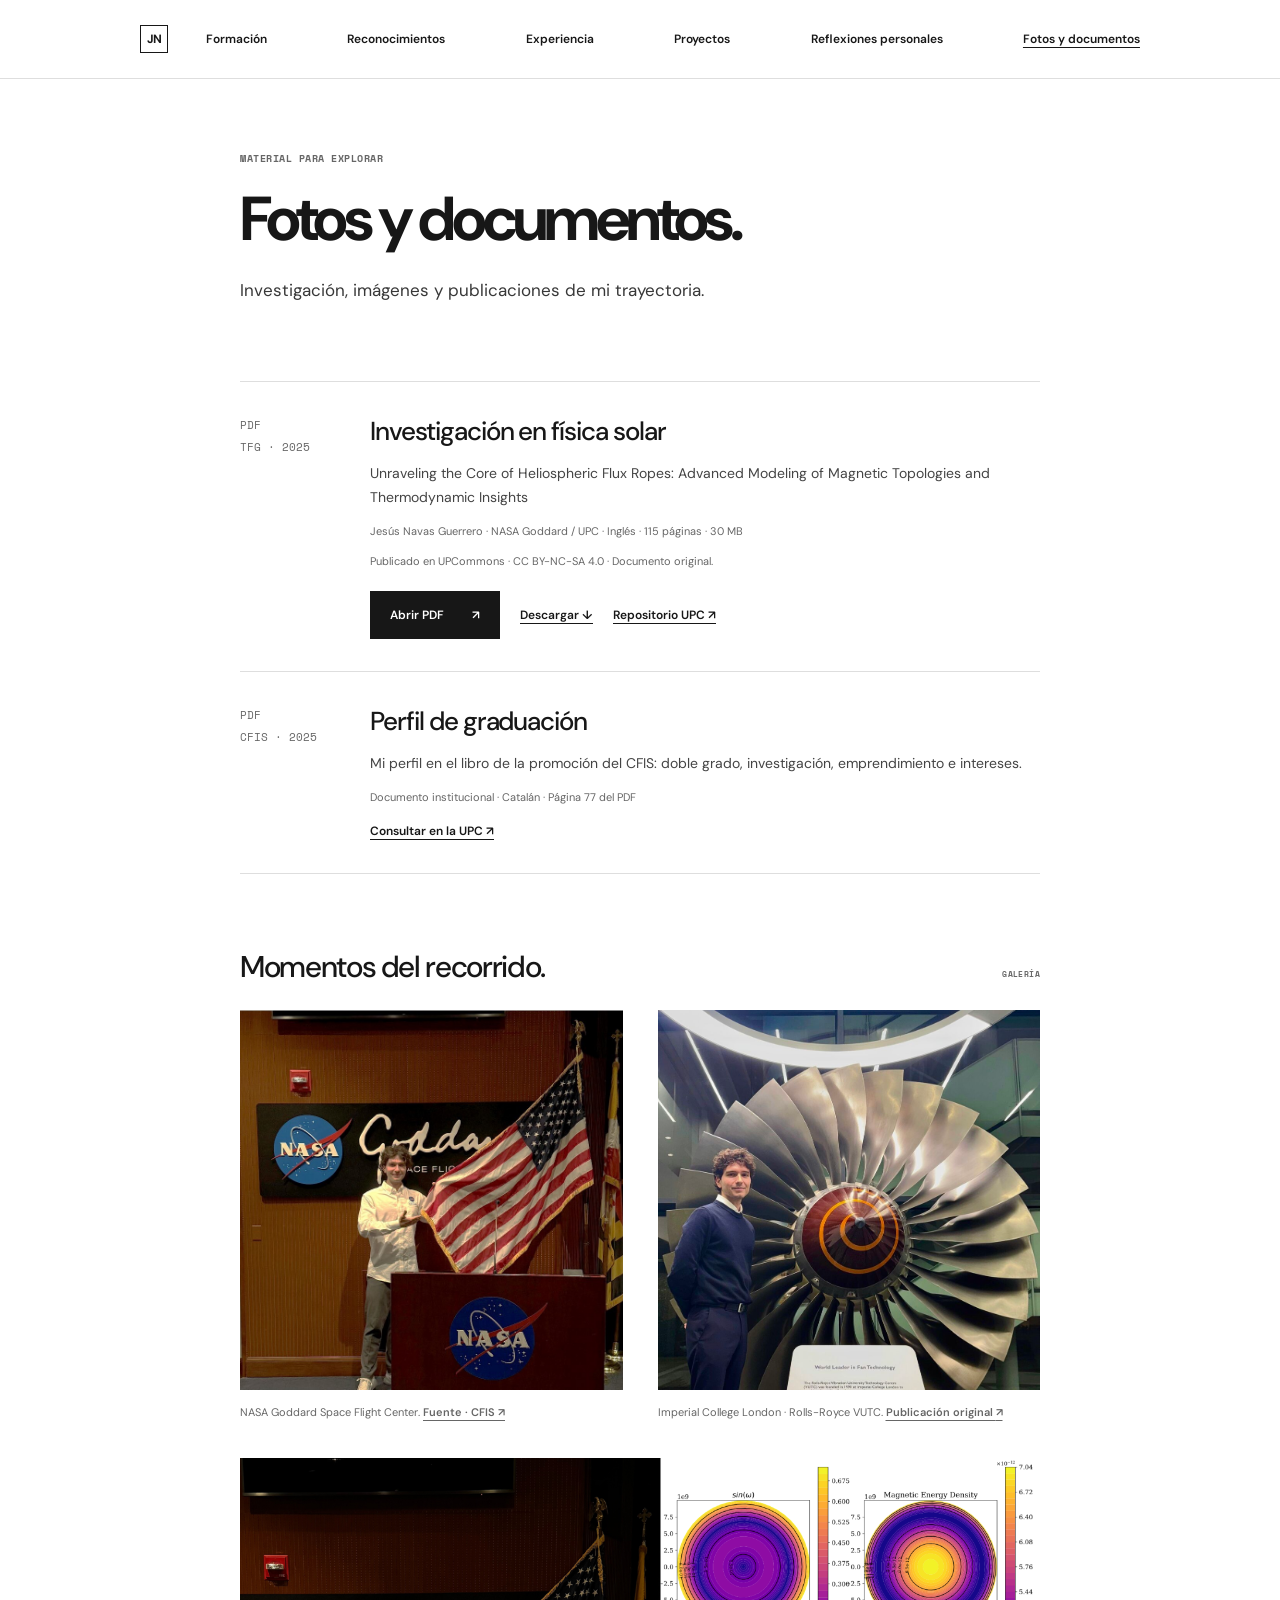
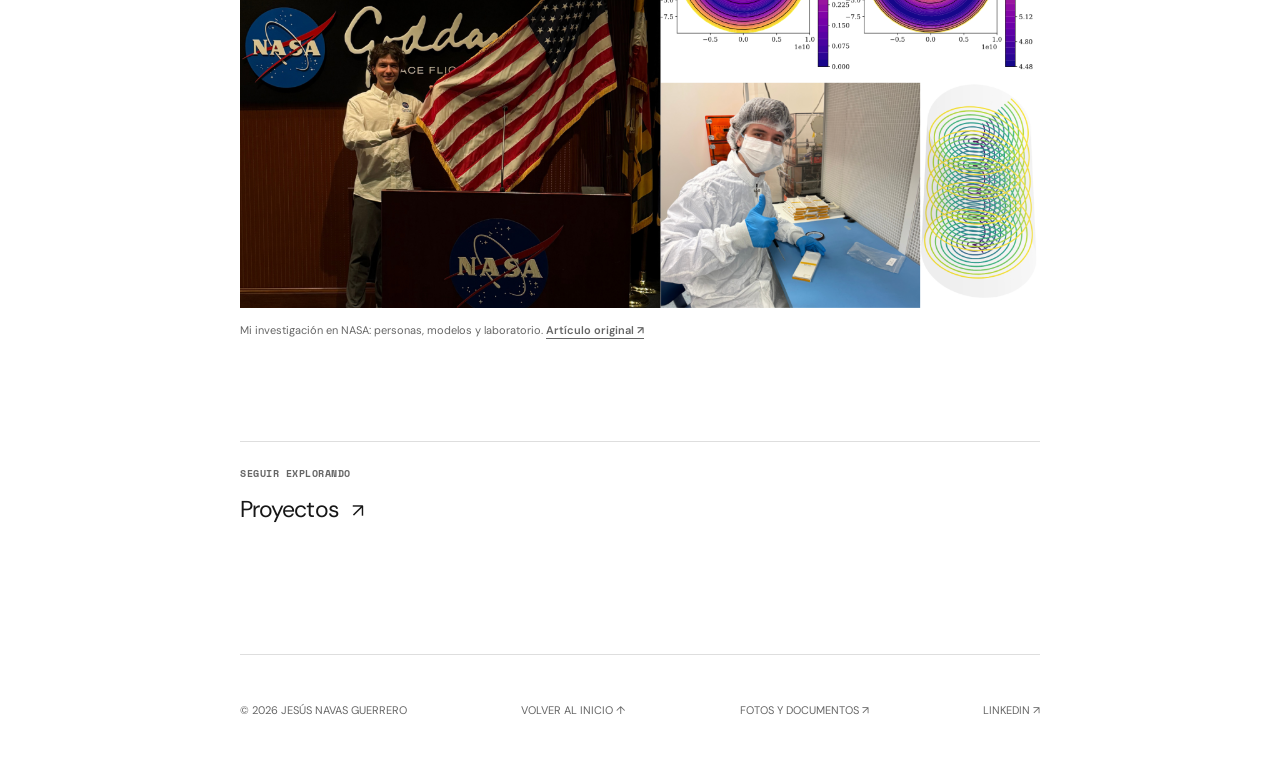
==== docs/archivo/index.html @ e1fe3e8e "Update portfolio and remove about section" ====
<!doctype html>
<html lang="es">
  <head>
    <meta charset="UTF-8" />
    <meta name="viewport" content="width=device-width, initial-scale=1" />
    <meta name="theme-color" content="#ffffff" />
    <meta name="description" content="Fotografías, documentos y publicaciones de Jesús Navas Guerrero: NASA Goddard, Imperial College London y UPC." />
    <title>Fotos y documentos · Jesús Navas Guerrero</title>
    <link rel="icon" href="../favicon.svg" type="image/svg+xml" />
    <link rel="preconnect" href="https://fonts.googleapis.com" />
    <link rel="preconnect" href="https://fonts.gstatic.com" crossorigin />
    <link href="https://fonts.googleapis.com/css2?family=DM+Sans:wght@400;500;600;700&family=Space+Mono:wght@400;700&display=swap" rel="stylesheet" />
    <link rel="stylesheet" href="../portfolio.css?v=9" />
  </head>
  <body>
    <a class="skip-link" href="#contenido">Saltar al contenido</a>
    <header class="site-header"><div class="header-inner">
      <a class="brand" href="../" aria-label="Jesús Navas Guerrero, inicio">JN</a>
      <nav class="category-nav" aria-label="Categorías"><a href="../formacion/">Formación</a><a href="../reconocimientos/">Reconocimientos</a><a href="../experiencia/">Experiencia</a><a href="../proyectos/">Proyectos</a><a href="../reflexiones/">Reflexiones personales</a><a href="../archivo/" aria-current="page">Fotos y documentos</a></nav>
    </div></header>

    <main id="contenido" class="page-main">
<section class="page-intro"><p class="eyebrow">MATERIAL PARA EXPLORAR</p><h1 class="page-title">Fotos y documentos.</h1><p class="page-deck">Investigación, imágenes y publicaciones de mi trayectoria.</p></section><section class="document-list" aria-label="Documentos">
<article class="document-card"><span class="document-type">PDF<br />TFG · 2025</span><div><h2>Investigación en física solar</h2><p lang="en">Unraveling the Core of Heliospheric Flux Ropes: Advanced Modeling of Magnetic Topologies and Thermodynamic Insights</p><p class="document-meta">Jesús Navas Guerrero · NASA Goddard / UPC · Inglés · 115 páginas · 30 MB</p><p class="document-meta">Publicado en UPCommons · CC BY-NC-SA 4.0 · Documento original.</p><div class="action-row"><a class="button-link" href="../assets/documents/jesus-navas-tfg-flux-ropes-2025.pdf" target="_blank" rel="noopener noreferrer">Abrir PDF <span aria-hidden="true">↗</span></a><a class="text-link" href="../assets/documents/jesus-navas-tfg-flux-ropes-2025.pdf" download="Jesus-Navas-TFG-2025.pdf">Descargar <span aria-hidden="true">↓</span></a><a class="text-link" href="https://upcommons.upc.edu/entities/publication/329f23d3-7b04-4371-875b-9effad529e1e" target="_blank" rel="noopener noreferrer">Repositorio UPC <span aria-hidden="true">↗</span></a></div></div></article>
<article class="document-card"><span class="document-type">PDF<br />CFIS · 2025</span><div><h2>Perfil de graduación</h2><p>Mi perfil en el libro de la promoción del CFIS: doble grado, investigación, emprendimiento e intereses.</p><p class="document-meta">Documento institucional · Catalán · Página 77 del PDF</p><a class="text-link" href="https://cfis.upc.edu/ca/el-centre/activitats-institucionals-de-relleu/acte-de-graduacio/2025/arxius-2025/llibretcfis2025.pdf#page=77" target="_blank" rel="noopener noreferrer">Consultar en la UPC <span aria-hidden="true">↗</span></a></div></article></section>
<section class="photo-archive" aria-labelledby="fotos-title"><div class="section-heading"><h2 id="fotos-title">Momentos del recorrido.</h2><span class="eyebrow">GALERÍA</span></div><div class="photo-grid">
<figure><a href="../assets/images/jesus-navas-goddard.jpg" target="_blank" rel="noopener noreferrer"><img src="../assets/images/jesus-navas-goddard.jpg" alt="Jesús en NASA Goddard Space Flight Center" width="866" height="822" loading="lazy" /></a><figcaption>NASA Goddard Space Flight Center. <a class="text-link" href="https://cfis.upc.edu/ca/el-centre/activitats-institucionals-de-relleu/acte-de-graduacio/2025/arxius-2025/llibretcfis2025.pdf#page=77" target="_blank" rel="noopener noreferrer">Fuente · CFIS <span aria-hidden="true">↗</span></a></figcaption></figure>
<figure><a href="../assets/images/imperial-rolls-royce.jpg" target="_blank" rel="noopener noreferrer"><img src="../assets/images/imperial-rolls-royce.jpg" alt="Jesús en Imperial College London junto a un ventilador de Rolls-Royce" width="987" height="1536" loading="lazy" /></a><figcaption>Imperial College London · Rolls-Royce VUTC. <a class="text-link" href="https://www.linkedin.com/posts/jnavasg16_imperialcollegelondon-lacaixa-rollsroyce-activity-7421462079758454784-Daez" target="_blank" rel="noopener noreferrer">Publicación original <span aria-hidden="true">↗</span></a></figcaption></figure>
<figure class="photo-wide"><a href="../assets/images/nasa-investigacion.jpg" target="_blank" rel="noopener noreferrer"><img src="../assets/images/nasa-investigacion.jpg" alt="Collage de fotografías y resultados de investigación en NASA" width="1280" height="720" loading="lazy" /></a><figcaption>Mi investigación en NASA: personas, modelos y laboratorio. <a class="text-link" href="https://www.linkedin.com/pulse/my-path-nasa-goddard-modeling-magnetic-structures-navas-guerrero-w1cxf" target="_blank" rel="noopener noreferrer">Artículo original <span aria-hidden="true">↗</span></a></figcaption></figure>
</div></section><div class="page-next"><span class="page-next-label">SEGUIR EXPLORANDO</span><a href="../proyectos/">Proyectos <span aria-hidden="true">↗</span></a></div>
</main>

    <footer class="site-footer"><div class="footer-inner"><span>© 2026 JESÚS NAVAS GUERRERO</span><a href="../">VOLVER AL INICIO ↑</a><a href="../archivo/">FOTOS Y DOCUMENTOS ↗</a><a href="https://www.linkedin.com/in/jnavasg16/" target="_blank" rel="noopener noreferrer">LINKEDIN ↗</a></div></footer>
  </body>
</html>
---- docs/portfolio.css ----
:root{--paper:#fff;--ink:#171717;--muted:#666;--line:#dedede;--sans:"DM Sans",Arial,sans-serif;--mono:"Space Mono",monospace}
*{box-sizing:border-box}
html{scroll-behavior:smooth}
body{margin:0;min-width:320px;background:var(--paper);color:var(--ink);font-family:var(--sans);-webkit-font-smoothing:antialiased}
a{color:inherit;text-decoration:none}
a:focus-visible{outline:2px solid var(--ink);outline-offset:5px}
.site-header{border-bottom:1px solid var(--line)}
.header-inner{width:min(100% - 48px,1000px);min-height:78px;margin:auto;display:flex;align-items:center;gap:38px}
.brand{width:28px;height:28px;flex:none;border:1px solid var(--ink);display:grid;place-items:center;font-size:12px;font-weight:700;letter-spacing:-.08em}
.category-nav{display:flex;flex:1;align-items:center;justify-content:space-between;gap:12px}
.category-nav a{padding:10px 0;white-space:nowrap;font-size:12px;font-weight:600}
.category-nav a:hover,.category-nav a[aria-current="page"]{text-decoration:underline;text-underline-offset:4px}
.home-hero{width:min(100% - 48px,800px);min-height:min(760px,calc(100svh - 78px));margin:auto;padding:36px 0 136px;display:flex;flex-direction:column}
.home-hero h1{max-width:720px;margin:0 0 38px;font-size:clamp(42px,6vw,68px);font-weight:700;line-height:1.03;letter-spacing:-.07em}
.home-intro{max-width:610px;margin:0;font-size:19px;line-height:1.55;letter-spacing:-.02em}
.hero-bottom{margin-top:auto;display:flex;align-items:end;justify-content:space-between;gap:20px;color:var(--muted);font:400 10px var(--mono)}
.hero-bottom a{color:var(--ink);text-decoration:underline;text-underline-offset:3px}
.hero-wave{height:95px;margin-top:-95px;pointer-events:none;overflow:hidden}
.hero-wave svg{display:block;width:max(1100px,100vw);height:95px;margin:auto;fill:none;stroke:#b8b8b8;stroke-width:.8}
.home-index{width:min(100% - 48px,800px);margin:110px auto 150px}
.section-label,.eyebrow,.item-meta,.quality-label,.page-next-label{color:var(--muted);font:700 10px/1.6 var(--mono);letter-spacing:.05em;text-transform:uppercase}
.section-label{margin:0 0 23px}
.index-row{min-height:72px;padding:16px 0;border-top:1px solid var(--line);display:grid;grid-template-columns:1fr auto;gap:16px;align-items:center}
.index-row:last-child{border-bottom:1px solid var(--line)}
.index-row span:first-child{font-size:clamp(20px,2.4vw,25px);font-weight:600;letter-spacing:-.04em}
.index-row span:last-child{color:var(--muted);font-size:20px;transition:transform .2s}
.index-row:hover span:last-child{transform:translate(3px,-3px)}
.page-main{width:min(100% - 48px,800px);min-height:calc(100svh - 190px);margin:auto;padding:72px 0 130px}
.page-intro{padding-bottom:77px}
.page-intro .eyebrow{margin:0 0 19px}
.page-title,.page-title.long,.page-title.long.recognition-title{margin:0;font-size:clamp(42px,6vw,62px);font-weight:700;line-height:1.08;letter-spacing:-.065em}
.page-title em{font-style:normal}
.page-deck{max-width:560px;margin:24px 0 0;color:#383838;font-size:17px;line-height:1.6}
.quality-grid{display:grid;grid-template-columns:repeat(3,1fr);gap:24px}
.quality{border-top:1px solid var(--line);padding-top:18px}
.quality p{margin:13px 0 0;font-size:14px;line-height:1.6}
.editorial-list{border-top:1px solid var(--line)}
.editorial-item{display:grid;grid-template-columns:160px 1fr;gap:28px;border-bottom:1px solid var(--line);padding:30px 0 34px}
.item-meta{line-height:1.6;padding-top:5px}
.item-content h2{margin:0 0 10px;font-size:clamp(21px,2.6vw,29px);font-weight:600;line-height:1.25;letter-spacing:-.045em}
.item-content .organization{margin:0 0 10px;font-size:14px;font-weight:600}
.item-content p:not(.organization){max-width:540px;margin:0;color:#4d4d4d;font-size:14px;line-height:1.7}
.page-note{max-width:550px;margin:20px 0 0 auto;color:var(--muted);font-size:13px;line-height:1.6}
.essay{border-top:1px solid var(--line);padding-top:33px}
.essay h2{max-width:690px;margin:16px 0 26px;font-size:clamp(25px,3vw,34px);font-weight:500;line-height:1.3;letter-spacing:-.045em}
.essay p:not(.eyebrow){max-width:660px;margin:0 0 18px;color:#444;font-size:15px;line-height:1.8}
.page-next{margin-top:100px;padding-top:24px;border-top:1px solid var(--line)}
.page-next-label{display:block;margin-bottom:12px}
.page-next a{font-size:23px;letter-spacing:-.04em}
.page-next a:hover{text-decoration:underline;text-underline-offset:5px}
.page-next a span{margin-left:8px;font-size:19px}
.site-footer{width:min(100% - 48px,800px);margin:auto;border-top:1px solid var(--line)}
.footer-inner{min-height:110px;display:flex;align-items:center;justify-content:space-between;flex-wrap:wrap;gap:14px;color:var(--muted);font-size:11px}
.footer-inner a:hover{color:var(--ink);text-decoration:underline;text-underline-offset:3px}
@media(max-width:760px){.header-inner{display:block;padding:20px 0 14px}.brand{margin-bottom:17px}.category-nav{display:grid;grid-template-columns:repeat(3,minmax(0,1fr));gap:0 12px}.category-nav a{white-space:normal;padding:9px 0;font-size:11px;line-height:1.3}.home-hero{min-height:min(720px,calc(100svh - 145px));padding-top:43px;padding-bottom:118px}.home-hero h1{margin-bottom:29px;font-size:clamp(41px,10.5vw,60px)}.home-intro{font-size:16px}.hero-wave{height:70px;margin-top:-70px}.hero-wave svg{height:70px}.home-index{margin-top:80px;margin-bottom:95px}.page-main{padding-top:55px;padding-bottom:85px}.page-intro{padding-bottom:60px}.page-deck{font-size:16px}.editorial-item{grid-template-columns:1fr;gap:12px;padding:25px 0 29px}.item-meta{padding-top:0}.quality-grid{grid-template-columns:1fr;gap:25px}.page-next{margin-top:75px}.footer-inner{padding:25px 0;min-height:0}}
@media(max-width:760px){.page-title.long.recognition-title{font-size:clamp(32px,10.2vw,62px)}}
@media(prefers-reduced-motion:reduce){html{scroll-behavior:auto}.index-row span:last-child{transition:none}}

/* Photographs, publications and document archive. */
img{max-width:100%;height:auto}
figure{margin:0}
.skip-link{position:absolute;top:10px;left:20px;z-index:10;padding:12px 18px;background:var(--ink);color:white;transform:translateY(-160%)}
.skip-link:focus{transform:translateY(0)}
.home-hero{width:min(100% - 48px,1000px);min-height:0;padding:76px 0 32px}
.hero-layout{display:grid;grid-template-columns:1.35fr 1fr;gap:64px;align-items:center}
.hero-copy .eyebrow{margin:0 0 25px;font-size:9px}
.home-hero h1{font-size:clamp(42px,5.6vw,66px);margin-bottom:24px}
.home-intro{font-size:19px;max-width:490px}
.hero-detail{max-width:430px;color:var(--muted);font-size:14px;line-height:1.75;margin:20px 0 0}
.hero-actions,.action-row{display:flex;gap:20px;align-items:center;flex-wrap:wrap;margin-top:26px}
.button-link{display:inline-flex;align-items:center;justify-content:space-between;gap:28px;padding:14px 19px;border:1px solid var(--ink);background:var(--ink);color:#fff;font-size:12px;font-weight:600;line-height:1.5}
.button-link:hover{background:#3c3c3c}
.text-link{display:inline-block;font-size:12px;font-weight:600;line-height:1.7;text-decoration:underline;text-underline-offset:4px}
.text-link:hover{color:#555}
.hero-portrait img{display:block;width:100%;aspect-ratio:1/1.12;object-fit:cover;object-position:45% center}
.hero-portrait figcaption{margin-top:12px;font:400 8px/1.7 var(--mono);color:var(--muted);letter-spacing:.04em}
.hero-bottom{margin-top:52px;border-bottom:1px solid var(--line);padding-bottom:24px}
.home-highlights,.home-document{width:min(100% - 48px,800px);margin:80px auto}
.section-heading{display:flex;align-items:baseline;justify-content:space-between;gap:20px;margin-bottom:25px}
.section-heading h2{margin:0;font-size:30px;line-height:1.2;letter-spacing:-.045em;font-weight:500}
.section-heading .eyebrow{font-size:8px}
.feature-grid{display:grid;grid-template-columns:1fr 1fr;gap:32px}
.feature-card{display:block}
.feature-card>img{display:block;width:100%;height:240px;object-fit:cover;margin-bottom:22px}
.feature-card>img.imperial-photo{object-position:center 52%}
.feature-card h3{font-size:23px;line-height:1.25;font-weight:500;letter-spacing:-.04em;margin:12px 0}
.feature-card h3 span{font-size:19px}
.feature-card p{font-size:14px;line-height:1.7;color:var(--muted);margin:0}
.feature-card:hover h3{text-decoration:underline;text-underline-offset:4px}
.home-index{margin-top:85px;margin-bottom:75px}
.home-document{border-top:1px solid var(--line);padding-top:30px;margin-bottom:90px;display:flex;gap:30px;align-items:center}
.home-document>div{flex:1}
.home-document h2{font-size:26px;font-weight:500;letter-spacing:-.04em;margin:12px 0}
.home-document p:not(.eyebrow){color:var(--muted);font-size:14px;line-height:1.7;margin:0}
.home-document .button-link{flex-shrink:0}
.personal-note{border-top:1px solid var(--line);margin-top:65px;padding-top:25px}
.personal-note h2{font-size:25px;font-weight:500;letter-spacing:-.04em}
.personal-note p:not(.eyebrow){max-width:570px;font-size:15px;color:#444;line-height:1.8}
.item-content .text-link{margin-top:15px}
.item-content p.item-detail{margin-top:14px}
.editorial-photo{margin-top:55px}
.editorial-photo>img{display:block;max-height:650px;width:100%;object-fit:contain;background:#f5f5f3}
figcaption{margin-top:13px;color:var(--muted);font-size:11px;line-height:1.8}
figcaption .text-link{font-size:11px}
.research-feature{margin-bottom:55px}
.research-feature h2{font-size:35px;font-weight:500;letter-spacing:-.05em;margin:12px 0 24px}
.wide-image{width:100%;display:block;height:auto;margin-bottom:26px}
.research-feature>p:not(.eyebrow){font-size:15px;line-height:1.8;color:#444;max-width:680px}
.research-feature>p.research-title{font-style:italic;font-size:14px;color:var(--muted)}
.subsequent-essay{margin-top:45px}
.document-list{border-top:1px solid var(--line)}
.document-card{display:grid;grid-template-columns:100px 1fr;gap:30px;padding:32px 0;border-bottom:1px solid var(--line)}
.document-type{font:400 11px/2 var(--mono);color:var(--muted)}
.document-card h2{font-size:26px;letter-spacing:-.04em;font-weight:500;margin:0 0 14px}
.document-card p{font-size:14px;line-height:1.7;color:#444;margin:0 0 12px}
.document-card p.document-meta{color:var(--muted);font-size:11px}
.document-card .action-row{margin-top:20px}
.photo-archive{margin-top:75px}
.photo-grid{display:grid;grid-template-columns:1fr 1fr;gap:35px}
.photo-grid img{width:100%;height:380px;object-fit:cover;display:block}
.photo-grid .photo-wide{grid-column:1/-1}
.photo-grid .photo-wide img{height:auto}
[id]{scroll-margin-top:30px}
@media(max-width:900px){.hero-layout{gap:35px}.header-inner{gap:25px}.category-nav a{font-size:11px}}
@media(max-width:760px){
 .category-nav{grid-template-columns:repeat(3,minmax(0,1fr))}
 .home-hero{padding-top:40px;padding-bottom:0}
 .hero-layout{grid-template-columns:1fr;gap:32px}
 .hero-copy .eyebrow{font-size:8px;line-height:1.8}
 .home-hero h1{font-size:clamp(43px,11vw,66px)}
 .home-intro{font-size:17px}
 .hero-portrait{max-width:450px}
 .hero-portrait img{aspect-ratio:1.1/1}
 .hero-bottom{margin-top:30px}
 .home-highlights,.home-document{margin-top:55px;margin-bottom:55px}
 .section-heading{display:block}
 .section-heading .eyebrow{display:block;margin-top:12px}
 .feature-grid{grid-template-columns:1fr;gap:38px}
 .feature-card>img{height:auto;aspect-ratio:16/10}
 .feature-card>img.imperial-photo{aspect-ratio:4/3;object-position:center 48%}
 .home-document{display:block}
 .home-document .button-link{margin-top:25px}
 .document-card{grid-template-columns:1fr;gap:15px}
 .document-type br{display:none}
 .document-type{word-spacing:6px}
 .photo-grid{grid-template-columns:1fr}
 .photo-grid img{height:auto;max-height:580px;object-fit:contain}
 .photo-grid .photo-wide{grid-column:auto}
 .page-title{overflow-wrap:anywhere}
}
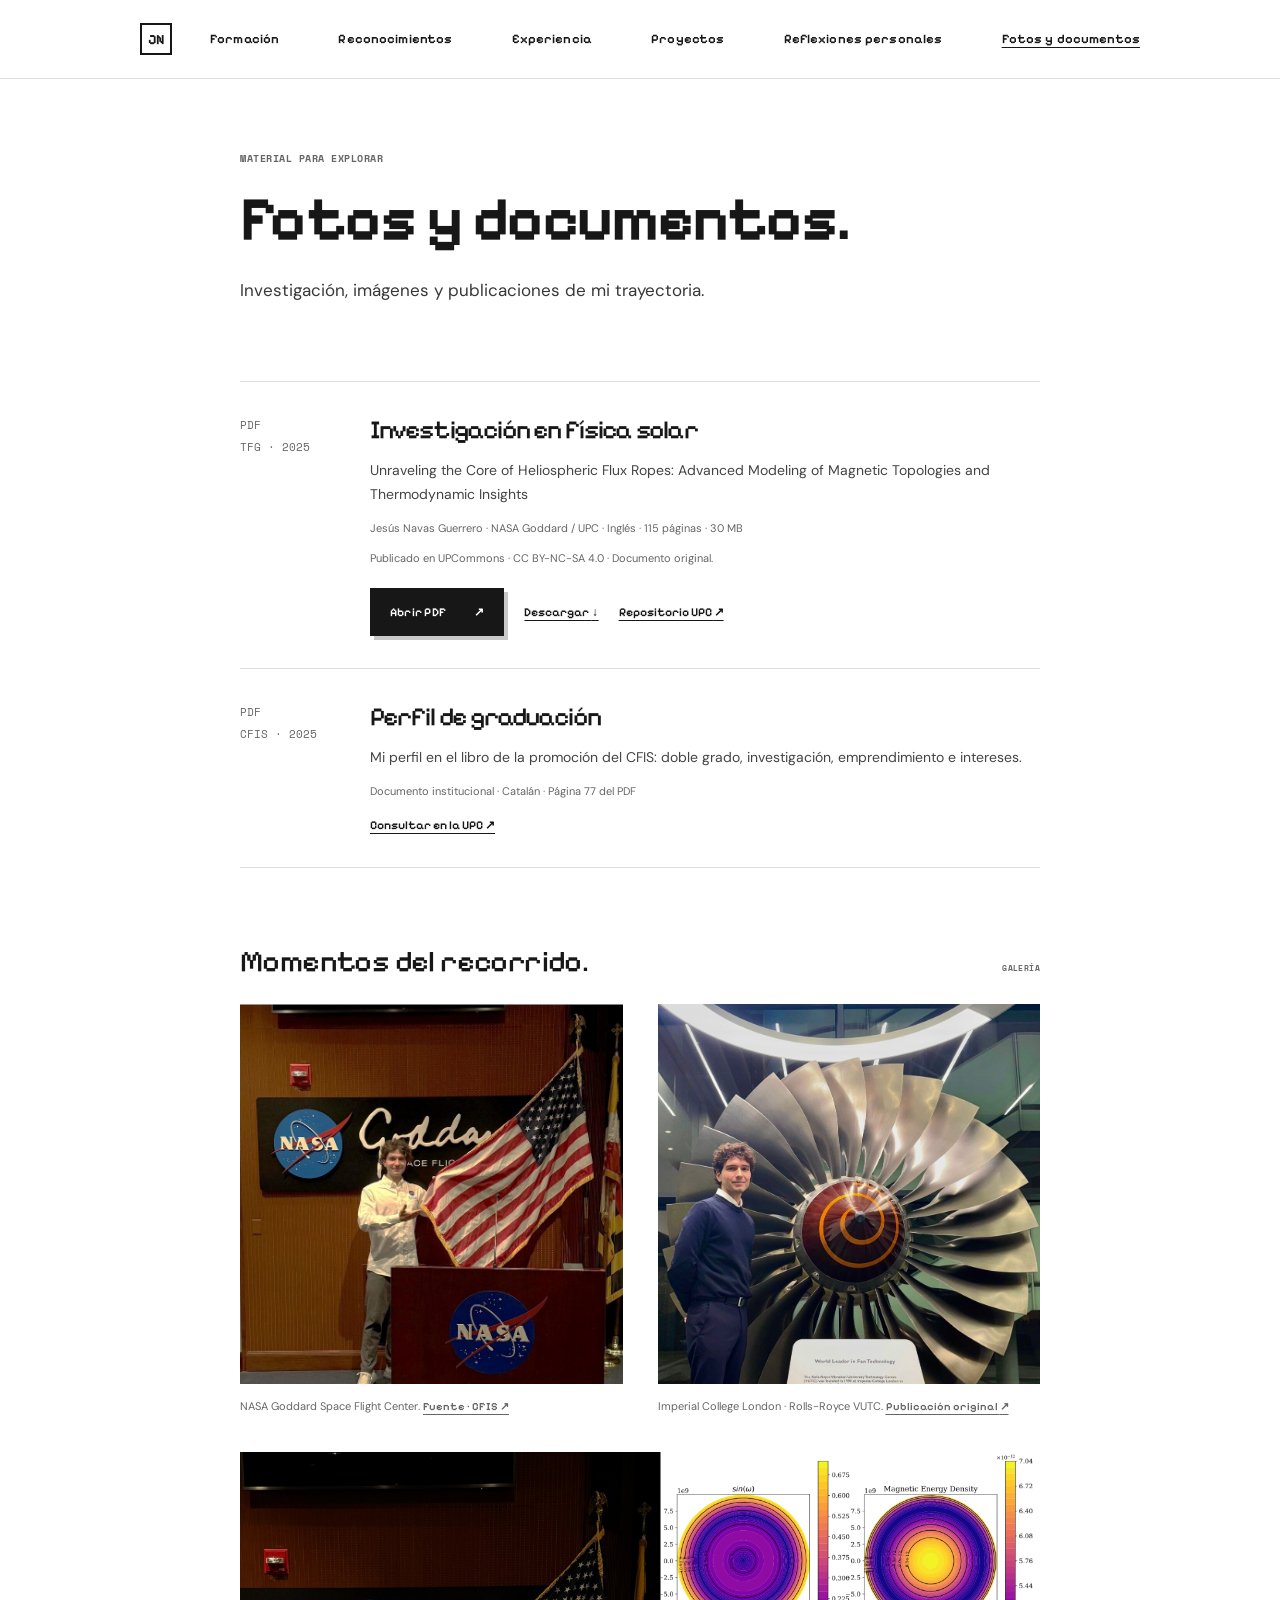
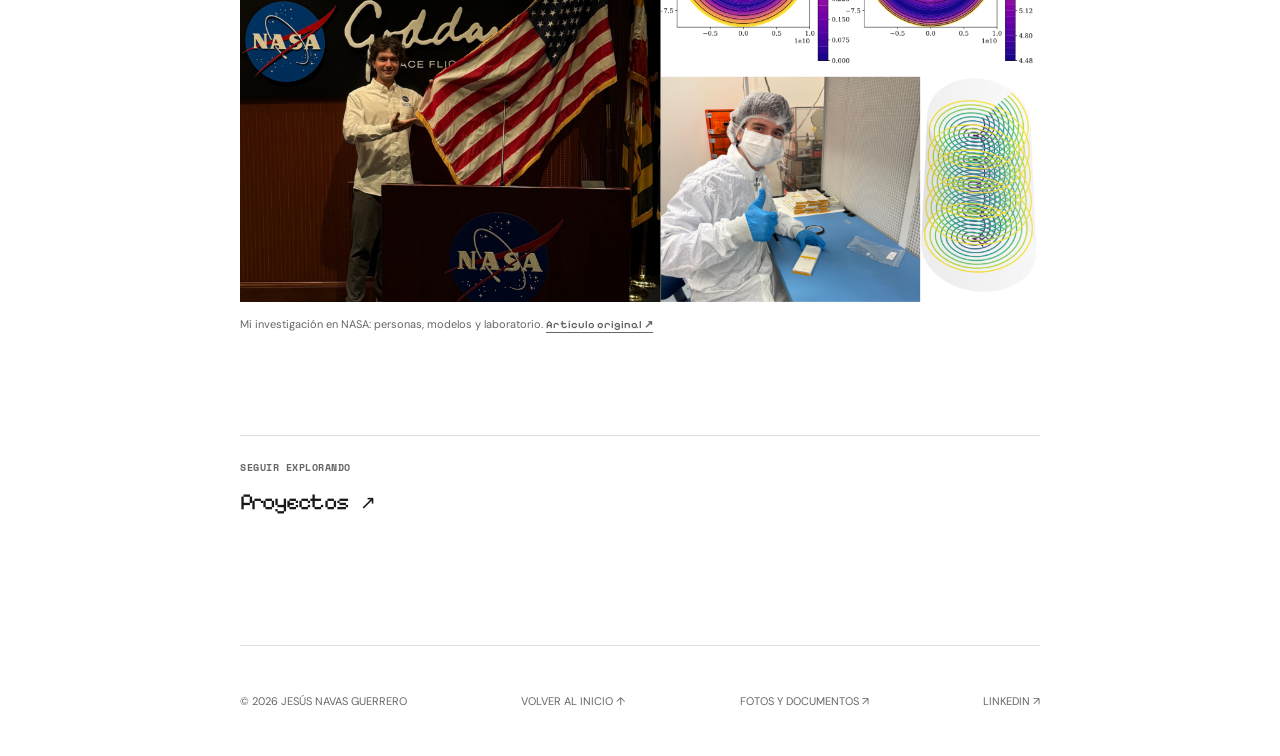
==== commit 5ba64aa6: "Add subtle pixel arcade styling" ====
--- a/docs/archivo/index.html
+++ b/docs/archivo/index.html
@@ -9,8 +9,8 @@
     <link rel="icon" href="../favicon.svg" type="image/svg+xml" />
     <link rel="preconnect" href="https://fonts.googleapis.com" />
     <link rel="preconnect" href="https://fonts.gstatic.com" crossorigin />
-    <link href="https://fonts.googleapis.com/css2?family=DM+Sans:wght@400;500;600;700&family=Space+Mono:wght@400;700&display=swap" rel="stylesheet" />
-    <link rel="stylesheet" href="../portfolio.css?v=9" />
+    <link href="https://fonts.googleapis.com/css2?family=DM+Sans:wght@400;500;600;700&family=Pixelify+Sans:wght@400;500;600;700&family=Space+Mono:wght@400;700&display=swap" rel="stylesheet" />
+    <link rel="stylesheet" href="../portfolio.css?v=11" />
   </head>
   <body>
     <a class="skip-link" href="#contenido">Saltar al contenido</a>
--- a/docs/portfolio.css
+++ b/docs/portfolio.css
@@ -1,34 +1,28 @@
-:root{--paper:#fff;--ink:#171717;--muted:#666;--line:#dedede;--sans:"DM Sans",Arial,sans-serif;--mono:"Space Mono",monospace}
+:root{--paper:#fff;--ink:#171717;--muted:#666;--line:#dedede;--sans:"DM Sans",Arial,sans-serif;--pixel:"Pixelify Sans",monospace;--mono:"Space Mono",monospace}
 *{box-sizing:border-box}
 html{scroll-behavior:smooth}
 body{margin:0;min-width:320px;background:var(--paper);color:var(--ink);font-family:var(--sans);-webkit-font-smoothing:antialiased}
 a{color:inherit;text-decoration:none}
+h1,h2,h3,.brand,.category-nav a,.button-link,.text-link,.page-next a{font-family:var(--pixel)}
 a:focus-visible{outline:2px solid var(--ink);outline-offset:5px}
 .site-header{border-bottom:1px solid var(--line)}
 .header-inner{width:min(100% - 48px,1000px);min-height:78px;margin:auto;display:flex;align-items:center;gap:38px}
-.brand{width:28px;height:28px;flex:none;border:1px solid var(--ink);display:grid;place-items:center;font-size:12px;font-weight:700;letter-spacing:-.08em}
+.brand{width:32px;height:32px;flex:none;border:2px solid var(--ink);display:grid;place-items:center;font-size:14px;font-weight:700;letter-spacing:0}
 .category-nav{display:flex;flex:1;align-items:center;justify-content:space-between;gap:12px}
-.category-nav a{padding:10px 0;white-space:nowrap;font-size:12px;font-weight:600}
+.category-nav a{padding:10px 0;white-space:nowrap;font-size:13px;font-weight:600;letter-spacing:.01em}
 .category-nav a:hover,.category-nav a[aria-current="page"]{text-decoration:underline;text-underline-offset:4px}
 .home-hero{width:min(100% - 48px,800px);min-height:min(760px,calc(100svh - 78px));margin:auto;padding:36px 0 136px;display:flex;flex-direction:column}
-.home-hero h1{max-width:720px;margin:0 0 38px;font-size:clamp(42px,6vw,68px);font-weight:700;line-height:1.03;letter-spacing:-.07em}
+.home-hero h1{max-width:720px;margin:0 0 38px;font-size:clamp(42px,6vw,68px);font-weight:700;line-height:1.03;letter-spacing:-.025em}
 .home-intro{max-width:610px;margin:0;font-size:19px;line-height:1.55;letter-spacing:-.02em}
 .hero-bottom{margin-top:auto;display:flex;align-items:end;justify-content:space-between;gap:20px;color:var(--muted);font:400 10px var(--mono)}
 .hero-bottom a{color:var(--ink);text-decoration:underline;text-underline-offset:3px}
 .hero-wave{height:95px;margin-top:-95px;pointer-events:none;overflow:hidden}
 .hero-wave svg{display:block;width:max(1100px,100vw);height:95px;margin:auto;fill:none;stroke:#b8b8b8;stroke-width:.8}
-.home-index{width:min(100% - 48px,800px);margin:110px auto 150px}
-.section-label,.eyebrow,.item-meta,.quality-label,.page-next-label{color:var(--muted);font:700 10px/1.6 var(--mono);letter-spacing:.05em;text-transform:uppercase}
-.section-label{margin:0 0 23px}
-.index-row{min-height:72px;padding:16px 0;border-top:1px solid var(--line);display:grid;grid-template-columns:1fr auto;gap:16px;align-items:center}
-.index-row:last-child{border-bottom:1px solid var(--line)}
-.index-row span:first-child{font-size:clamp(20px,2.4vw,25px);font-weight:600;letter-spacing:-.04em}
-.index-row span:last-child{color:var(--muted);font-size:20px;transition:transform .2s}
-.index-row:hover span:last-child{transform:translate(3px,-3px)}
+.eyebrow,.item-meta,.quality-label,.page-next-label{color:var(--muted);font:700 10px/1.6 var(--mono);letter-spacing:.05em;text-transform:uppercase}
 .page-main{width:min(100% - 48px,800px);min-height:calc(100svh - 190px);margin:auto;padding:72px 0 130px}
 .page-intro{padding-bottom:77px}
 .page-intro .eyebrow{margin:0 0 19px}
-.page-title,.page-title.long,.page-title.long.recognition-title{margin:0;font-size:clamp(42px,6vw,62px);font-weight:700;line-height:1.08;letter-spacing:-.065em}
+.page-title,.page-title.long,.page-title.long.recognition-title{margin:0;font-size:clamp(42px,6vw,62px);font-weight:700;line-height:1.08;letter-spacing:-.025em}
 .page-title em{font-style:normal}
 .page-deck{max-width:560px;margin:24px 0 0;color:#383838;font-size:17px;line-height:1.6}
 .quality-grid{display:grid;grid-template-columns:repeat(3,1fr);gap:24px}
@@ -37,12 +31,12 @@
 .editorial-list{border-top:1px solid var(--line)}
 .editorial-item{display:grid;grid-template-columns:160px 1fr;gap:28px;border-bottom:1px solid var(--line);padding:30px 0 34px}
 .item-meta{line-height:1.6;padding-top:5px}
-.item-content h2{margin:0 0 10px;font-size:clamp(21px,2.6vw,29px);font-weight:600;line-height:1.25;letter-spacing:-.045em}
+.item-content h2{margin:0 0 10px;font-size:clamp(21px,2.6vw,29px);font-weight:600;line-height:1.25;letter-spacing:-.02em}
 .item-content .organization{margin:0 0 10px;font-size:14px;font-weight:600}
 .item-content p:not(.organization){max-width:540px;margin:0;color:#4d4d4d;font-size:14px;line-height:1.7}
 .page-note{max-width:550px;margin:20px 0 0 auto;color:var(--muted);font-size:13px;line-height:1.6}
 .essay{border-top:1px solid var(--line);padding-top:33px}
-.essay h2{max-width:690px;margin:16px 0 26px;font-size:clamp(25px,3vw,34px);font-weight:500;line-height:1.3;letter-spacing:-.045em}
+.essay h2{max-width:690px;margin:16px 0 26px;font-size:clamp(25px,3vw,34px);font-weight:500;line-height:1.3;letter-spacing:-.02em}
 .essay p:not(.eyebrow){max-width:660px;margin:0 0 18px;color:#444;font-size:15px;line-height:1.8}
 .page-next{margin-top:100px;padding-top:24px;border-top:1px solid var(--line)}
 .page-next-label{display:block;margin-bottom:12px}
@@ -52,9 +46,9 @@
 .site-footer{width:min(100% - 48px,800px);margin:auto;border-top:1px solid var(--line)}
 .footer-inner{min-height:110px;display:flex;align-items:center;justify-content:space-between;flex-wrap:wrap;gap:14px;color:var(--muted);font-size:11px}
 .footer-inner a:hover{color:var(--ink);text-decoration:underline;text-underline-offset:3px}
-@media(max-width:760px){.header-inner{display:block;padding:20px 0 14px}.brand{margin-bottom:17px}.category-nav{display:grid;grid-template-columns:repeat(3,minmax(0,1fr));gap:0 12px}.category-nav a{white-space:normal;padding:9px 0;font-size:11px;line-height:1.3}.home-hero{min-height:min(720px,calc(100svh - 145px));padding-top:43px;padding-bottom:118px}.home-hero h1{margin-bottom:29px;font-size:clamp(41px,10.5vw,60px)}.home-intro{font-size:16px}.hero-wave{height:70px;margin-top:-70px}.hero-wave svg{height:70px}.home-index{margin-top:80px;margin-bottom:95px}.page-main{padding-top:55px;padding-bottom:85px}.page-intro{padding-bottom:60px}.page-deck{font-size:16px}.editorial-item{grid-template-columns:1fr;gap:12px;padding:25px 0 29px}.item-meta{padding-top:0}.quality-grid{grid-template-columns:1fr;gap:25px}.page-next{margin-top:75px}.footer-inner{padding:25px 0;min-height:0}}
+@media(max-width:760px){.header-inner{display:block;padding:20px 0 14px}.brand{margin-bottom:17px}.category-nav{display:grid;grid-template-columns:repeat(3,minmax(0,1fr));gap:0 12px}.category-nav a{white-space:normal;padding:9px 0;font-size:12px;line-height:1.3}.home-hero{min-height:min(720px,calc(100svh - 145px));padding-top:43px;padding-bottom:118px}.home-hero h1{margin-bottom:29px;font-size:clamp(41px,10.5vw,60px)}.home-intro{font-size:16px}.hero-wave{height:70px;margin-top:-70px}.hero-wave svg{height:70px}.page-main{padding-top:55px;padding-bottom:85px}.page-intro{padding-bottom:60px}.page-deck{font-size:16px}.editorial-item{grid-template-columns:1fr;gap:12px;padding:25px 0 29px}.item-meta{padding-top:0}.quality-grid{grid-template-columns:1fr;gap:25px}.page-next{margin-top:75px}.footer-inner{padding:25px 0;min-height:0}}
 @media(max-width:760px){.page-title.long.recognition-title{font-size:clamp(32px,10.2vw,62px)}}
-@media(prefers-reduced-motion:reduce){html{scroll-behavior:auto}.index-row span:last-child{transition:none}}
+@media(prefers-reduced-motion:reduce){html{scroll-behavior:auto}.button-link{transition:none}}
 
 /* Photographs, publications and document archive. */
 img{max-width:100%;height:auto}
@@ -68,31 +62,26 @@
 .home-intro{font-size:19px;max-width:490px}
 .hero-detail{max-width:430px;color:var(--muted);font-size:14px;line-height:1.75;margin:20px 0 0}
 .hero-actions,.action-row{display:flex;gap:20px;align-items:center;flex-wrap:wrap;margin-top:26px}
-.button-link{display:inline-flex;align-items:center;justify-content:space-between;gap:28px;padding:14px 19px;border:1px solid var(--ink);background:var(--ink);color:#fff;font-size:12px;font-weight:600;line-height:1.5}
-.button-link:hover{background:#3c3c3c}
+.button-link{display:inline-flex;align-items:center;justify-content:space-between;gap:28px;padding:13px 18px;border:2px solid var(--ink);background:var(--ink);color:#fff;font-size:12px;font-weight:600;line-height:1.5;letter-spacing:.02em;box-shadow:4px 4px 0 #c8c8c8;transition:transform .12s,box-shadow .12s,background .12s}
+.button-link:hover{background:#3c3c3c;transform:translate(2px,2px);box-shadow:2px 2px 0 #c8c8c8}
+.button-link:active{transform:translate(4px,4px);box-shadow:none}
 .text-link{display:inline-block;font-size:12px;font-weight:600;line-height:1.7;text-decoration:underline;text-underline-offset:4px}
 .text-link:hover{color:#555}
 .hero-portrait img{display:block;width:100%;aspect-ratio:1/1.12;object-fit:cover;object-position:45% center}
 .hero-portrait figcaption{margin-top:12px;font:400 8px/1.7 var(--mono);color:var(--muted);letter-spacing:.04em}
 .hero-bottom{margin-top:52px;border-bottom:1px solid var(--line);padding-bottom:24px}
-.home-highlights,.home-document{width:min(100% - 48px,800px);margin:80px auto}
+.home-highlights{width:min(100% - 48px,800px);margin:80px auto}
 .section-heading{display:flex;align-items:baseline;justify-content:space-between;gap:20px;margin-bottom:25px}
-.section-heading h2{margin:0;font-size:30px;line-height:1.2;letter-spacing:-.045em;font-weight:500}
+.section-heading h2{margin:0;font-size:30px;line-height:1.2;letter-spacing:-.02em;font-weight:500}
 .section-heading .eyebrow{font-size:8px}
 .feature-grid{display:grid;grid-template-columns:1fr 1fr;gap:32px}
 .feature-card{display:block}
 .feature-card>img{display:block;width:100%;height:240px;object-fit:cover;margin-bottom:22px}
 .feature-card>img.imperial-photo{object-position:center 52%}
-.feature-card h3{font-size:23px;line-height:1.25;font-weight:500;letter-spacing:-.04em;margin:12px 0}
+.feature-card h3{font-size:23px;line-height:1.25;font-weight:500;letter-spacing:-.015em;margin:12px 0}
 .feature-card h3 span{font-size:19px}
 .feature-card p{font-size:14px;line-height:1.7;color:var(--muted);margin:0}
 .feature-card:hover h3{text-decoration:underline;text-underline-offset:4px}
-.home-index{margin-top:85px;margin-bottom:75px}
-.home-document{border-top:1px solid var(--line);padding-top:30px;margin-bottom:90px;display:flex;gap:30px;align-items:center}
-.home-document>div{flex:1}
-.home-document h2{font-size:26px;font-weight:500;letter-spacing:-.04em;margin:12px 0}
-.home-document p:not(.eyebrow){color:var(--muted);font-size:14px;line-height:1.7;margin:0}
-.home-document .button-link{flex-shrink:0}
 .personal-note{border-top:1px solid var(--line);margin-top:65px;padding-top:25px}
 .personal-note h2{font-size:25px;font-weight:500;letter-spacing:-.04em}
 .personal-note p:not(.eyebrow){max-width:570px;font-size:15px;color:#444;line-height:1.8}
@@ -132,14 +121,12 @@
  .hero-portrait{max-width:450px}
  .hero-portrait img{aspect-ratio:1.1/1}
  .hero-bottom{margin-top:30px}
- .home-highlights,.home-document{margin-top:55px;margin-bottom:55px}
+ .home-highlights{margin-top:55px;margin-bottom:55px}
  .section-heading{display:block}
  .section-heading .eyebrow{display:block;margin-top:12px}
  .feature-grid{grid-template-columns:1fr;gap:38px}
  .feature-card>img{height:auto;aspect-ratio:16/10}
  .feature-card>img.imperial-photo{aspect-ratio:4/3;object-position:center 48%}
- .home-document{display:block}
- .home-document .button-link{margin-top:25px}
  .document-card{grid-template-columns:1fr;gap:15px}
  .document-type br{display:none}
  .document-type{word-spacing:6px}
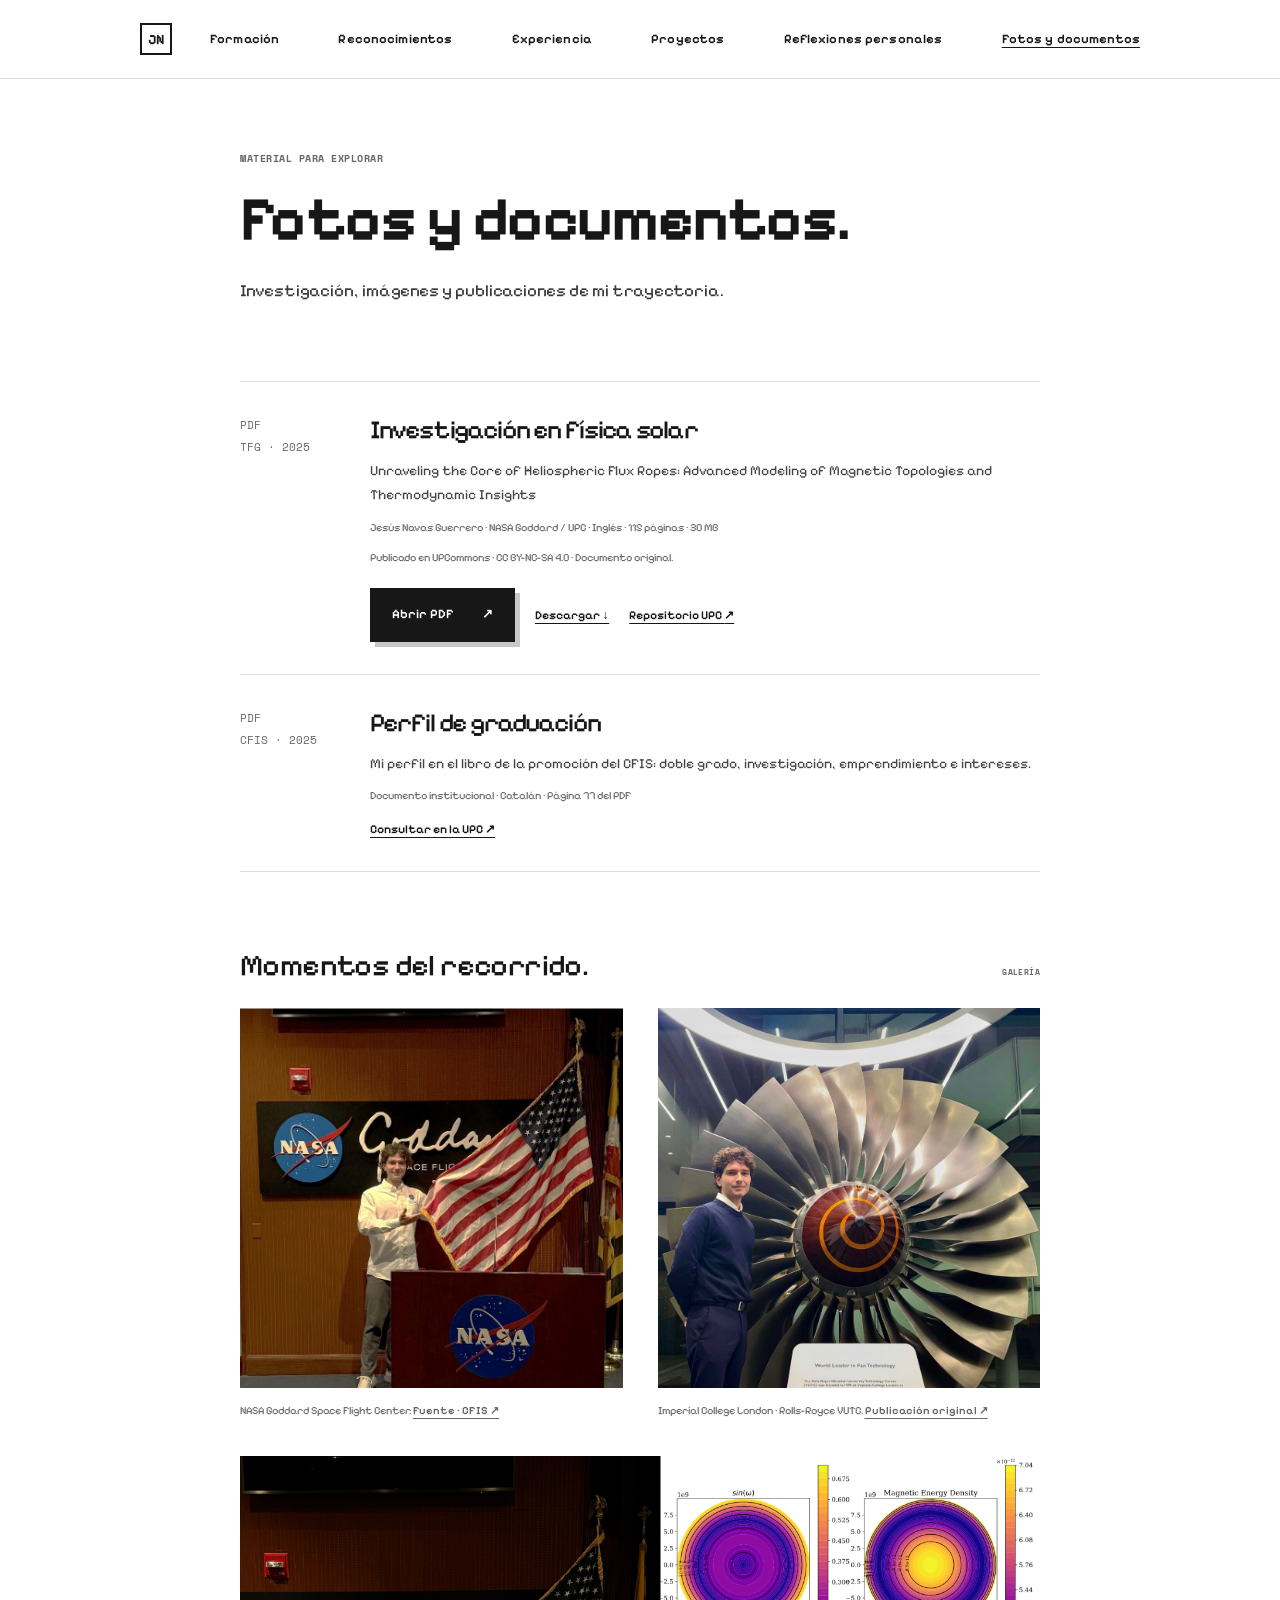
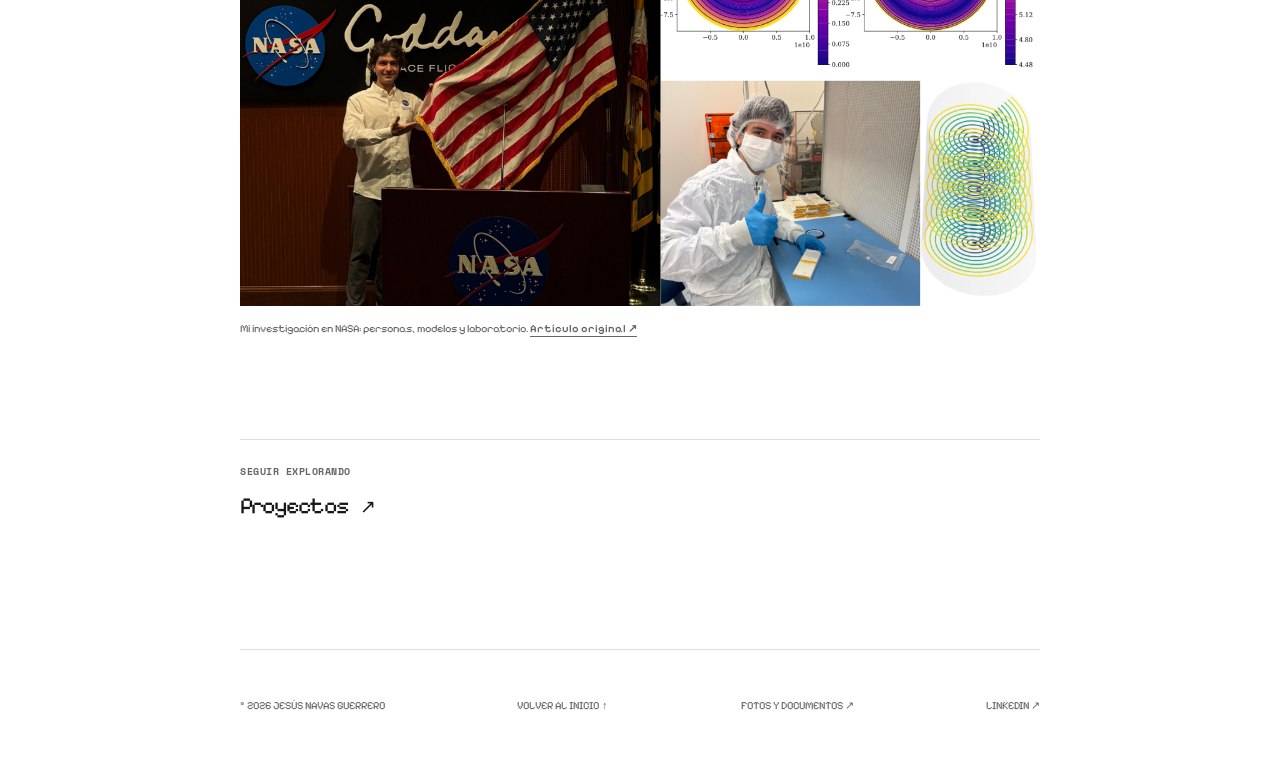
==== commit 4720a853: "Make pixel typography more visible" ====
--- a/docs/archivo/index.html
+++ b/docs/archivo/index.html
@@ -10,7 +10,7 @@
     <link rel="preconnect" href="https://fonts.googleapis.com" />
     <link rel="preconnect" href="https://fonts.gstatic.com" crossorigin />
     <link href="https://fonts.googleapis.com/css2?family=DM+Sans:wght@400;500;600;700&family=Pixelify+Sans:wght@400;500;600;700&family=Space+Mono:wght@400;700&display=swap" rel="stylesheet" />
-    <link rel="stylesheet" href="../portfolio.css?v=11" />
+    <link rel="stylesheet" href="../portfolio.css?v=12" />
   </head>
   <body>
     <a class="skip-link" href="#contenido">Saltar al contenido</a>
--- a/docs/portfolio.css
+++ b/docs/portfolio.css
@@ -1,9 +1,9 @@
 :root{--paper:#fff;--ink:#171717;--muted:#666;--line:#dedede;--sans:"DM Sans",Arial,sans-serif;--pixel:"Pixelify Sans",monospace;--mono:"Space Mono",monospace}
 *{box-sizing:border-box}
 html{scroll-behavior:smooth}
-body{margin:0;min-width:320px;background:var(--paper);color:var(--ink);font-family:var(--sans);-webkit-font-smoothing:antialiased}
+body{margin:0;min-width:320px;background:var(--paper);color:var(--ink);font-family:var(--pixel);-webkit-font-smoothing:none;text-rendering:optimizeSpeed}
 a{color:inherit;text-decoration:none}
-h1,h2,h3,.brand,.category-nav a,.button-link,.text-link,.page-next a{font-family:var(--pixel)}
+h1,h2,h3,.brand,.category-nav a,.button-link,.text-link,.page-next a{font-family:var(--pixel);letter-spacing:0}
 a:focus-visible{outline:2px solid var(--ink);outline-offset:5px}
 .site-header{border-bottom:1px solid var(--line)}
 .header-inner{width:min(100% - 48px,1000px);min-height:78px;margin:auto;display:flex;align-items:center;gap:38px}
@@ -62,7 +62,7 @@
 .home-intro{font-size:19px;max-width:490px}
 .hero-detail{max-width:430px;color:var(--muted);font-size:14px;line-height:1.75;margin:20px 0 0}
 .hero-actions,.action-row{display:flex;gap:20px;align-items:center;flex-wrap:wrap;margin-top:26px}
-.button-link{display:inline-flex;align-items:center;justify-content:space-between;gap:28px;padding:13px 18px;border:2px solid var(--ink);background:var(--ink);color:#fff;font-size:12px;font-weight:600;line-height:1.5;letter-spacing:.02em;box-shadow:4px 4px 0 #c8c8c8;transition:transform .12s,box-shadow .12s,background .12s}
+.button-link{display:inline-flex;align-items:center;justify-content:space-between;gap:28px;padding:14px 19px;border:3px solid var(--ink);background:var(--ink);color:#fff;font-size:13px;font-weight:600;line-height:1.5;box-shadow:5px 5px 0 #c8c8c8;transition:transform .12s,box-shadow .12s,background .12s}
 .button-link:hover{background:#3c3c3c;transform:translate(2px,2px);box-shadow:2px 2px 0 #c8c8c8}
 .button-link:active{transform:translate(4px,4px);box-shadow:none}
 .text-link{display:inline-block;font-size:12px;font-weight:600;line-height:1.7;text-decoration:underline;text-underline-offset:4px}
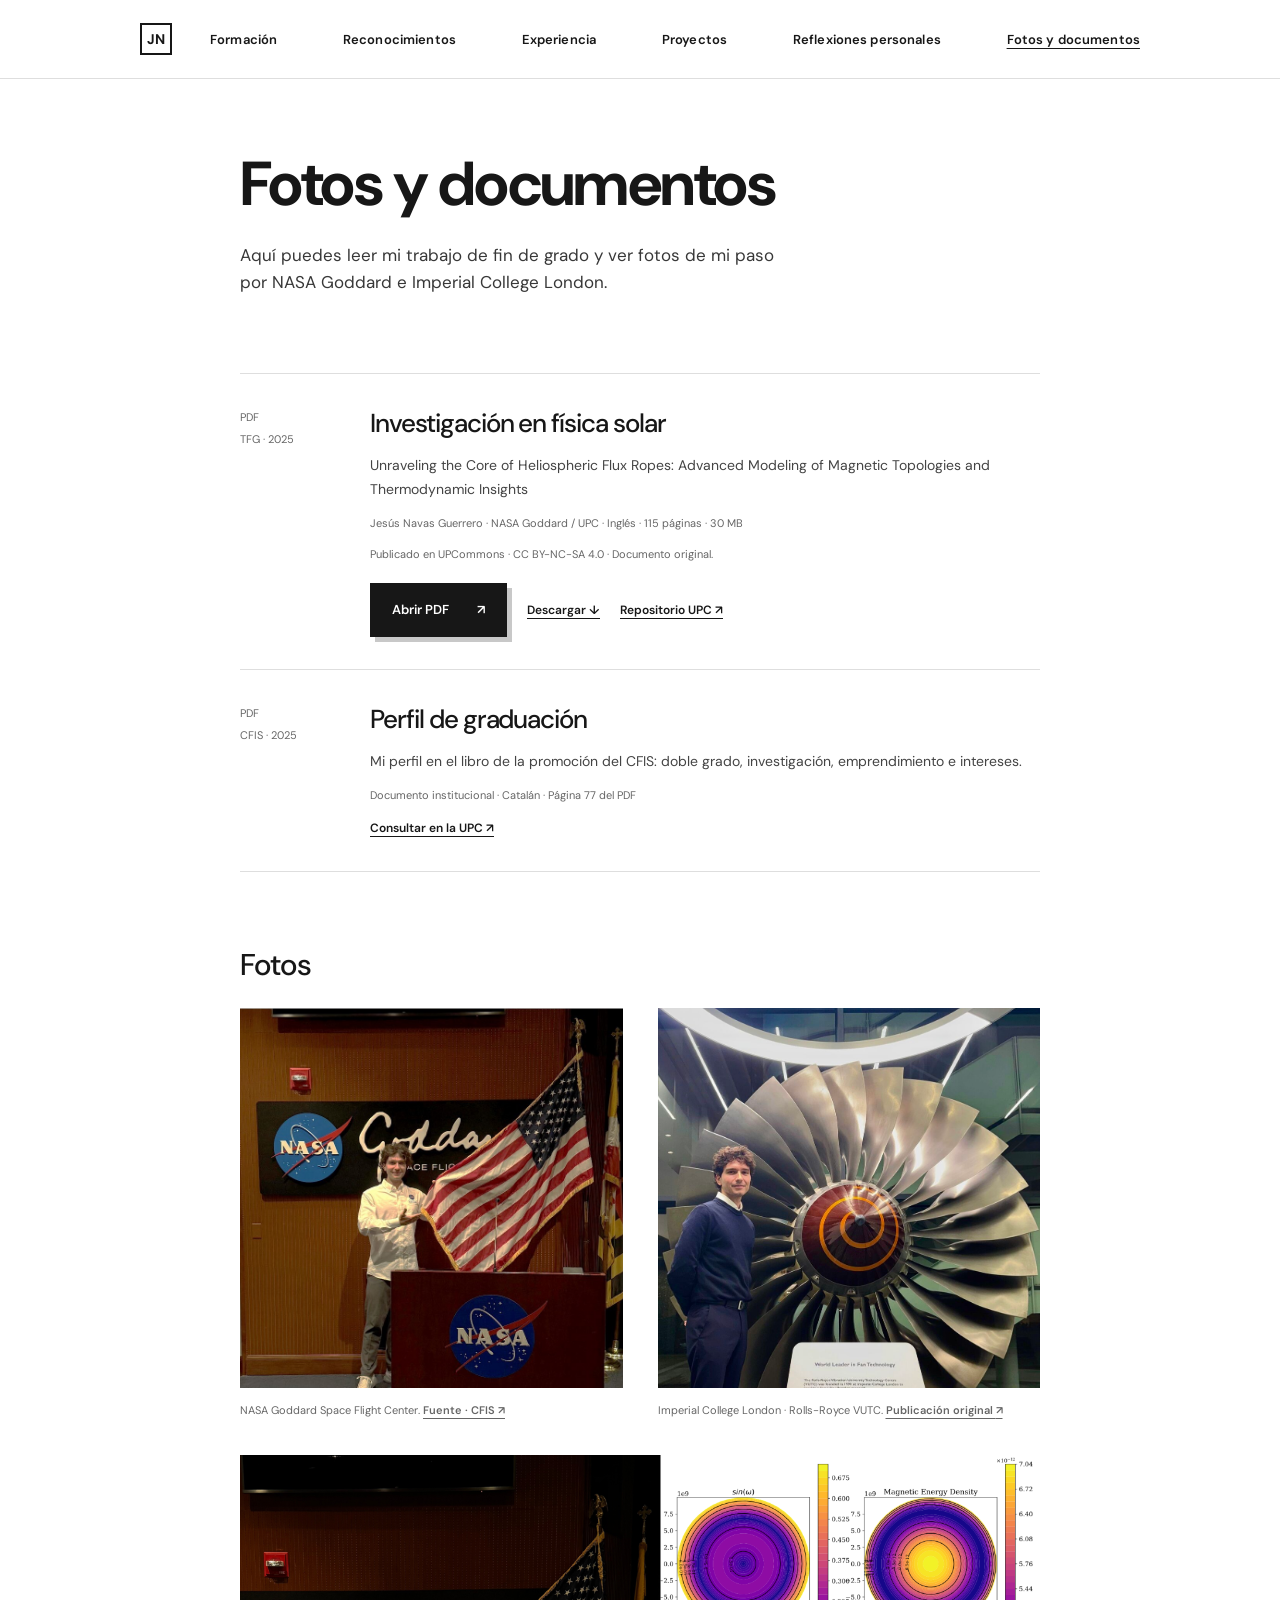
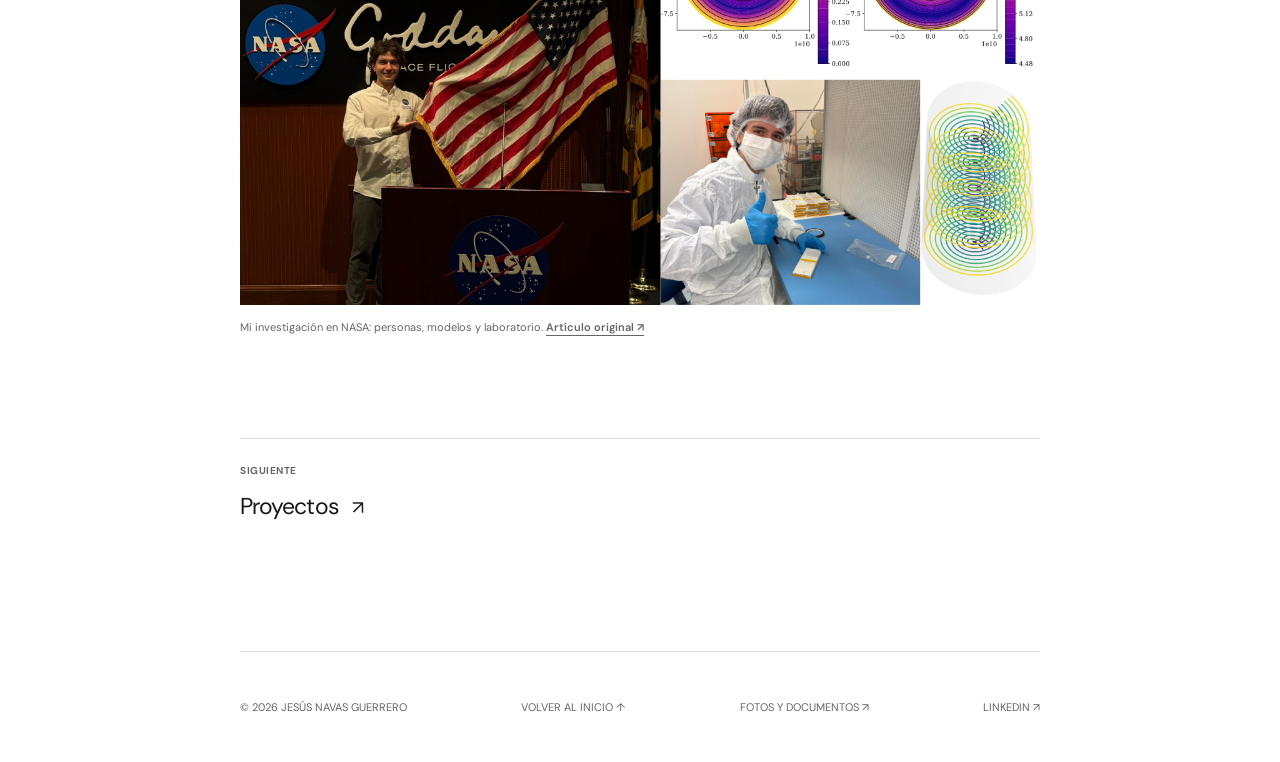
==== commit f9240278: "Refresh portfolio design and professional background" ====
--- a/docs/archivo/index.html
+++ b/docs/archivo/index.html
@@ -9,8 +9,8 @@
     <link rel="icon" href="../favicon.svg" type="image/svg+xml" />
     <link rel="preconnect" href="https://fonts.googleapis.com" />
     <link rel="preconnect" href="https://fonts.gstatic.com" crossorigin />
-    <link href="https://fonts.googleapis.com/css2?family=DM+Sans:wght@400;500;600;700&family=Pixelify+Sans:wght@400;500;600;700&family=Space+Mono:wght@400;700&display=swap" rel="stylesheet" />
-    <link rel="stylesheet" href="../portfolio.css?v=12" />
+    <link href="https://fonts.googleapis.com/css2?family=DM+Sans:wght@400;500;600;700&display=swap" rel="stylesheet" />
+    <link rel="stylesheet" href="../portfolio.css?v=20261029" />
   </head>
   <body>
     <a class="skip-link" href="#contenido">Saltar al contenido</a>
@@ -20,14 +20,14 @@
     </div></header>
 
     <main id="contenido" class="page-main">
-<section class="page-intro"><p class="eyebrow">MATERIAL PARA EXPLORAR</p><h1 class="page-title">Fotos y documentos.</h1><p class="page-deck">Investigación, imágenes y publicaciones de mi trayectoria.</p></section><section class="document-list" aria-label="Documentos">
+<section class="page-intro"><h1 class="page-title">Fotos y documentos</h1><p class="page-deck">Aquí puedes leer mi trabajo de fin de grado y ver fotos de mi paso por NASA Goddard e Imperial College London.</p></section><section class="document-list" aria-label="Documentos">
 <article class="document-card"><span class="document-type">PDF<br />TFG · 2025</span><div><h2>Investigación en física solar</h2><p lang="en">Unraveling the Core of Heliospheric Flux Ropes: Advanced Modeling of Magnetic Topologies and Thermodynamic Insights</p><p class="document-meta">Jesús Navas Guerrero · NASA Goddard / UPC · Inglés · 115 páginas · 30 MB</p><p class="document-meta">Publicado en UPCommons · CC BY-NC-SA 4.0 · Documento original.</p><div class="action-row"><a class="button-link" href="../assets/documents/jesus-navas-tfg-flux-ropes-2025.pdf" target="_blank" rel="noopener noreferrer">Abrir PDF <span aria-hidden="true">↗</span></a><a class="text-link" href="../assets/documents/jesus-navas-tfg-flux-ropes-2025.pdf" download="Jesus-Navas-TFG-2025.pdf">Descargar <span aria-hidden="true">↓</span></a><a class="text-link" href="https://upcommons.upc.edu/entities/publication/329f23d3-7b04-4371-875b-9effad529e1e" target="_blank" rel="noopener noreferrer">Repositorio UPC <span aria-hidden="true">↗</span></a></div></div></article>
 <article class="document-card"><span class="document-type">PDF<br />CFIS · 2025</span><div><h2>Perfil de graduación</h2><p>Mi perfil en el libro de la promoción del CFIS: doble grado, investigación, emprendimiento e intereses.</p><p class="document-meta">Documento institucional · Catalán · Página 77 del PDF</p><a class="text-link" href="https://cfis.upc.edu/ca/el-centre/activitats-institucionals-de-relleu/acte-de-graduacio/2025/arxius-2025/llibretcfis2025.pdf#page=77" target="_blank" rel="noopener noreferrer">Consultar en la UPC <span aria-hidden="true">↗</span></a></div></article></section>
-<section class="photo-archive" aria-labelledby="fotos-title"><div class="section-heading"><h2 id="fotos-title">Momentos del recorrido.</h2><span class="eyebrow">GALERÍA</span></div><div class="photo-grid">
+<section class="photo-archive" aria-labelledby="fotos-title"><div class="section-heading"><h2 id="fotos-title">Fotos</h2></div><div class="photo-grid">
 <figure><a href="../assets/images/jesus-navas-goddard.jpg" target="_blank" rel="noopener noreferrer"><img src="../assets/images/jesus-navas-goddard.jpg" alt="Jesús en NASA Goddard Space Flight Center" width="866" height="822" loading="lazy" /></a><figcaption>NASA Goddard Space Flight Center. <a class="text-link" href="https://cfis.upc.edu/ca/el-centre/activitats-institucionals-de-relleu/acte-de-graduacio/2025/arxius-2025/llibretcfis2025.pdf#page=77" target="_blank" rel="noopener noreferrer">Fuente · CFIS <span aria-hidden="true">↗</span></a></figcaption></figure>
 <figure><a href="../assets/images/imperial-rolls-royce.jpg" target="_blank" rel="noopener noreferrer"><img src="../assets/images/imperial-rolls-royce.jpg" alt="Jesús en Imperial College London junto a un ventilador de Rolls-Royce" width="987" height="1536" loading="lazy" /></a><figcaption>Imperial College London · Rolls-Royce VUTC. <a class="text-link" href="https://www.linkedin.com/posts/jnavasg16_imperialcollegelondon-lacaixa-rollsroyce-activity-7421462079758454784-Daez" target="_blank" rel="noopener noreferrer">Publicación original <span aria-hidden="true">↗</span></a></figcaption></figure>
 <figure class="photo-wide"><a href="../assets/images/nasa-investigacion.jpg" target="_blank" rel="noopener noreferrer"><img src="../assets/images/nasa-investigacion.jpg" alt="Collage de fotografías y resultados de investigación en NASA" width="1280" height="720" loading="lazy" /></a><figcaption>Mi investigación en NASA: personas, modelos y laboratorio. <a class="text-link" href="https://www.linkedin.com/pulse/my-path-nasa-goddard-modeling-magnetic-structures-navas-guerrero-w1cxf" target="_blank" rel="noopener noreferrer">Artículo original <span aria-hidden="true">↗</span></a></figcaption></figure>
-</div></section><div class="page-next"><span class="page-next-label">SEGUIR EXPLORANDO</span><a href="../proyectos/">Proyectos <span aria-hidden="true">↗</span></a></div>
+</div></section><div class="page-next"><span class="page-next-label">SIGUIENTE</span><a href="../proyectos/">Proyectos <span aria-hidden="true">↗</span></a></div>
 </main>
 
     <footer class="site-footer"><div class="footer-inner"><span>© 2026 JESÚS NAVAS GUERRERO</span><a href="../">VOLVER AL INICIO ↑</a><a href="../archivo/">FOTOS Y DOCUMENTOS ↗</a><a href="https://www.linkedin.com/in/jnavasg16/" target="_blank" rel="noopener noreferrer">LINKEDIN ↗</a></div></footer>
--- a/docs/portfolio.css
+++ b/docs/portfolio.css
@@ -1,9 +1,9 @@
-:root{--paper:#fff;--ink:#171717;--muted:#666;--line:#dedede;--sans:"DM Sans",Arial,sans-serif;--pixel:"Pixelify Sans",monospace;--mono:"Space Mono",monospace}
+:root{--paper:#fff;--ink:#171717;--muted:#666;--line:#dedede;--sans:"DM Sans",Arial,sans-serif}
 *{box-sizing:border-box}
 html{scroll-behavior:smooth}
-body{margin:0;min-width:320px;background:var(--paper);color:var(--ink);font-family:var(--pixel);-webkit-font-smoothing:none;text-rendering:optimizeSpeed}
+body{margin:0;min-width:320px;background:var(--paper);color:var(--ink);font-family:var(--sans);-webkit-font-smoothing:antialiased;text-rendering:optimizeLegibility}
 a{color:inherit;text-decoration:none}
-h1,h2,h3,.brand,.category-nav a,.button-link,.text-link,.page-next a{font-family:var(--pixel);letter-spacing:0}
+h1,h2,h3,.brand,.category-nav a,.button-link,.text-link,.page-next a{font-family:var(--sans);letter-spacing:0}
 a:focus-visible{outline:2px solid var(--ink);outline-offset:5px}
 .site-header{border-bottom:1px solid var(--line)}
 .header-inner{width:min(100% - 48px,1000px);min-height:78px;margin:auto;display:flex;align-items:center;gap:38px}
@@ -14,11 +14,11 @@
 .home-hero{width:min(100% - 48px,800px);min-height:min(760px,calc(100svh - 78px));margin:auto;padding:36px 0 136px;display:flex;flex-direction:column}
 .home-hero h1{max-width:720px;margin:0 0 38px;font-size:clamp(42px,6vw,68px);font-weight:700;line-height:1.03;letter-spacing:-.025em}
 .home-intro{max-width:610px;margin:0;font-size:19px;line-height:1.55;letter-spacing:-.02em}
-.hero-bottom{margin-top:auto;display:flex;align-items:end;justify-content:space-between;gap:20px;color:var(--muted);font:400 10px var(--mono)}
+.hero-bottom{margin-top:auto;display:flex;align-items:end;justify-content:space-between;gap:20px;color:var(--muted);font:400 10px var(--sans)}
 .hero-bottom a{color:var(--ink);text-decoration:underline;text-underline-offset:3px}
 .hero-wave{height:95px;margin-top:-95px;pointer-events:none;overflow:hidden}
 .hero-wave svg{display:block;width:max(1100px,100vw);height:95px;margin:auto;fill:none;stroke:#b8b8b8;stroke-width:.8}
-.eyebrow,.item-meta,.quality-label,.page-next-label{color:var(--muted);font:700 10px/1.6 var(--mono);letter-spacing:.05em;text-transform:uppercase}
+.eyebrow,.item-meta,.quality-label,.page-next-label{color:var(--muted);font:700 10px/1.6 var(--sans);letter-spacing:.05em;text-transform:uppercase}
 .page-main{width:min(100% - 48px,800px);min-height:calc(100svh - 190px);margin:auto;padding:72px 0 130px}
 .page-intro{padding-bottom:77px}
 .page-intro .eyebrow{margin:0 0 19px}
@@ -56,7 +56,7 @@
 .skip-link{position:absolute;top:10px;left:20px;z-index:10;padding:12px 18px;background:var(--ink);color:white;transform:translateY(-160%)}
 .skip-link:focus{transform:translateY(0)}
 .home-hero{width:min(100% - 48px,1000px);min-height:0;padding:76px 0 32px}
-.hero-layout{display:grid;grid-template-columns:1.35fr 1fr;gap:64px;align-items:center}
+.hero-layout{display:grid;grid-template-columns:1fr 1.25fr;gap:48px;align-items:center}
 .hero-copy .eyebrow{margin:0 0 25px;font-size:9px}
 .home-hero h1{font-size:clamp(42px,5.6vw,66px);margin-bottom:24px}
 .home-intro{font-size:19px;max-width:490px}
@@ -67,8 +67,10 @@
 .button-link:active{transform:translate(4px,4px);box-shadow:none}
 .text-link{display:inline-block;font-size:12px;font-weight:600;line-height:1.7;text-decoration:underline;text-underline-offset:4px}
 .text-link:hover{color:#555}
-.hero-portrait img{display:block;width:100%;aspect-ratio:1/1.12;object-fit:cover;object-position:45% center}
-.hero-portrait figcaption{margin-top:12px;font:400 8px/1.7 var(--mono);color:var(--muted);letter-spacing:.04em}
+.hero-photos{display:grid;grid-template-columns:repeat(2,minmax(0,1fr));gap:20px;align-items:start}
+.hero-portrait img{display:block;width:100%;aspect-ratio:3/4;object-fit:cover;object-position:30% center}
+.hero-portrait .rolls-royce-photo{object-position:center 65%}
+.hero-portrait figcaption{margin-top:12px;font:500 11px/1.6 var(--sans);color:var(--muted);letter-spacing:.02em}
 .hero-bottom{margin-top:52px;border-bottom:1px solid var(--line);padding-bottom:24px}
 .home-highlights{width:min(100% - 48px,800px);margin:80px auto}
 .section-heading{display:flex;align-items:baseline;justify-content:space-between;gap:20px;margin-bottom:25px}
@@ -89,6 +91,8 @@
 .item-content p.item-detail{margin-top:14px}
 .editorial-photo{margin-top:55px}
 .editorial-photo>img{display:block;max-height:650px;width:100%;object-fit:contain;background:#f5f5f3}
+.page-intro:has(+ .editorial-photo){padding-bottom:36px}
+.page-intro + .editorial-photo{margin:0 0 44px}
 figcaption{margin-top:13px;color:var(--muted);font-size:11px;line-height:1.8}
 figcaption .text-link{font-size:11px}
 .research-feature{margin-bottom:55px}
@@ -99,7 +103,7 @@
 .subsequent-essay{margin-top:45px}
 .document-list{border-top:1px solid var(--line)}
 .document-card{display:grid;grid-template-columns:100px 1fr;gap:30px;padding:32px 0;border-bottom:1px solid var(--line)}
-.document-type{font:400 11px/2 var(--mono);color:var(--muted)}
+.document-type{font:400 11px/2 var(--sans);color:var(--muted)}
 .document-card h2{font-size:26px;letter-spacing:-.04em;font-weight:500;margin:0 0 14px}
 .document-card p{font-size:14px;line-height:1.7;color:#444;margin:0 0 12px}
 .document-card p.document-meta{color:var(--muted);font-size:11px}
@@ -110,16 +114,179 @@
 .photo-grid .photo-wide{grid-column:1/-1}
 .photo-grid .photo-wide img{height:auto}
 [id]{scroll-margin-top:30px}
+/* Recognition: institutional identities and dated entries. */
+.recognition-page{width:min(100% - 48px,1000px);padding:56px 0 72px}
+.recognition-intro{padding-bottom:32px}
+.recognition-page .page-title{font-size:clamp(30px,5.7vw,58px);letter-spacing:-.035em}
+.recognition-intro .page-deck{max-width:none;margin-top:18px}
+.recognition-entry{display:grid;grid-template-columns:150px minmax(0,1fr);gap:30px;align-items:start;padding:32px 0}
+.recognition-brand{display:flex;flex-direction:column;align-items:flex-start;gap:14px;padding-top:3px}
+.recognition-logo{display:block;width:128px;height:auto;max-width:100%;object-fit:contain;object-position:left center}
+.recognition-logo--caixa{width:145px}
+.recognition-logo--ef{width:138px}
+.recognition-logo--cfis{width:50px}
+.recognition-logo--imperial{width:145px}
+.recognition-logo--nasa{width:84px}
+.recognition-logo--catalonia{width:55px}
+.recognition-year{margin:0;color:var(--muted);font-size:12px;font-weight:500;line-height:1.6}
+.recognition-content{min-width:0}
+.recognition-content .recognition-organization{margin:0 0 9px;color:var(--muted);font-size:13px;font-weight:500;line-height:1.6}
+.recognition-content h2{max-width:660px;margin:0 0 12px;font-size:clamp(23px,2.8vw,29px);font-weight:600;line-height:1.25;letter-spacing:-.025em}
+.recognition-content>p:not(.recognition-organization){max-width:600px;margin:0;color:#4d4d4d;font-size:14px;line-height:1.75}
+.recognition-content .text-link{margin-top:16px}
+.recognition-content>p.recognition-context{margin-top:14px;padding-left:12px;border-left:2px solid var(--line);color:#383838;font-size:13px;line-height:1.75}
+.recognition-context strong{font-weight:600}
+.recognition-context a{margin-left:4px;color:var(--muted);font-size:11px;text-decoration:underline;text-underline-offset:3px;white-space:nowrap}
+.recognition-context a:hover{color:var(--ink)}
+.recognition-context+.recognition-scholarships{margin-top:18px}
+.recognition-scholarships{list-style:none;padding:0;margin:0;display:grid;gap:14px;max-width:620px}
+.recognition-scholarships li{display:grid;grid-template-columns:78px minmax(0,1fr);gap:14px;color:#4d4d4d;font-size:14px;line-height:1.7}
+.recognition-scholarships li>span{color:var(--muted);font-size:12px;padding-top:2px}
+.recognition-scholarships strong{color:var(--ink);font-weight:500}
+.recognition-list{margin-top:8px}
+.recognition-list .recognition-entry{border-bottom:1px solid var(--line)}
+.recognition-list .recognition-entry:last-child{border-bottom:0;padding-bottom:0}
+@media(max-width:900px){
+ .recognition-entry{grid-template-columns:126px minmax(0,1fr);gap:24px}
+}
+@media(max-width:620px){
+ .recognition-page{width:calc(100% - 40px);padding:36px 0 56px}
+ .recognition-intro{padding-bottom:26px}
+ .recognition-intro .page-deck{font-size:16px;max-width:300px}
+ .recognition-entry{grid-template-columns:minmax(0,1fr);gap:12px}
+ .recognition-brand{flex-direction:row;align-items:center;justify-content:space-between;gap:20px;padding-top:0;margin-bottom:8px}
+ .recognition-logo--ef{width:138px}
+ .recognition-logo--cfis{width:36px}
+ .recognition-logo--nasa{width:60px}
+ .recognition-logo--catalonia{width:45px}
+ .recognition-year{margin:0;font-size:12px;color:var(--muted)}
+ .recognition-content h2{font-size:24px}
+ .recognition-content .recognition-organization{margin-bottom:7px}
+ .recognition-list .recognition-entry{padding:26px 0}
+ .recognition-scholarships li{grid-template-columns:1fr;gap:3px}
+}
+
+/* Experience: roles, responsibilities and evidence in a single reading flow. */
+.experience-page{width:min(100% - 48px,1000px);padding:56px 0 72px}
+.experience-intro{padding-bottom:32px}
+.experience-intro .page-deck{max-width:none;margin-top:18px}
+.experience-entry{display:grid;grid-template-columns:150px minmax(0,1fr);gap:30px;align-items:start;border-top:1px solid var(--line);padding:30px 0 34px}
+.experience-brand{display:flex;flex-direction:column;align-items:flex-start;gap:16px;padding-top:3px}
+.experience-logo{display:block;width:128px;height:auto;max-width:100%;object-fit:contain;object-position:left center}
+.experience-logo--ef{width:138px}
+.experience-logo--attendi{width:64px}
+.experience-logo--rolls{width:48px}
+.experience-logo--nasa{width:84px}
+.experience-logo--cfis{width:50px}
+.experience-period{margin:0;color:var(--muted);font-size:12px;line-height:1.65}
+.experience-period span{display:block}
+.experience-content{min-width:0}
+.experience-content .experience-organization{margin:0 0 9px;color:var(--muted);font-size:13px;font-weight:500;line-height:1.6}
+.experience-content h2{margin:0 0 13px;font-size:clamp(24px,2.8vw,29px);font-weight:600;line-height:1.25;letter-spacing:-.025em}
+.experience-content>p:not(.experience-organization){max-width:650px;margin:0;color:#4d4d4d;font-size:14px;line-height:1.75}
+.experience-content>p+p:not(.experience-organization){margin-top:12px}
+.experience-work{max-width:650px;display:grid;gap:22px;margin-top:24px}
+.experience-task h3{margin:0 0 6px;font-size:15px;font-weight:600;line-height:1.5}
+.experience-task p{margin:0;color:#4d4d4d;font-size:14px;line-height:1.75}
+.experience-details{max-width:650px;padding-left:18px;margin:14px 0 0;color:#4d4d4d;font-size:14px;line-height:1.75}
+.experience-details li+li{margin-top:8px}
+.experience-content>.text-link{margin-top:16px}
+.experience-photo{max-width:480px;margin-top:24px}
+.experience-photo img{display:block;width:100%;height:auto}
+.experience-photo figcaption{margin-top:9px}
+.experience-photo .text-link{font-size:11px}
+@media(max-width:900px){.experience-entry{grid-template-columns:126px minmax(0,1fr);gap:24px}}
+@media(max-width:620px){
+ .experience-page{width:calc(100% - 40px);padding:36px 0 56px}
+ .experience-intro{padding-bottom:26px}
+ .experience-entry{grid-template-columns:minmax(0,1fr);gap:18px;padding:25px 0 28px}
+ .experience-brand{flex-direction:row;align-items:center;justify-content:space-between;gap:20px;padding:0}
+ .experience-logo--attendi{width:52px}
+ .experience-logo--rolls{width:38px}
+ .experience-logo--nasa{width:60px}
+ .experience-logo--cfis{width:36px}
+ .experience-period{font-size:11px;text-align:right}
+ .experience-content h2{font-size:25px}
+ .experience-content .experience-organization{font-size:12px}
+}
+
+/* Education: dates in a shared margin; each degree stays in one text flow. */
+.education-page{width:min(100% - 48px,1000px);padding-top:56px;padding-bottom:80px}
+.education-intro{padding-bottom:32px}
+.education-intro .page-deck{max-width:none;margin-top:18px}
+.education-degree{display:grid;grid-template-columns:126px minmax(0,1fr);gap:30px;border-top:1px solid var(--line);padding:30px 0 34px;align-items:start}
+.education-primary{grid-template-columns:126px minmax(0,1fr) 184px}
+.education-period{margin:3px 0 0;color:var(--muted);font-size:12px;line-height:1.65}
+.education-period span{display:block}
+.education-period span:first-child{color:var(--ink);font-size:13px;font-weight:500;margin-bottom:5px}
+.education-copy{min-width:0}
+.education-heading{min-width:0}
+.education-meta{margin:0 0 12px;color:var(--muted);font-size:12px;line-height:1.6}
+.education-meta span{padding:0 5px}
+.education-heading h2{margin:0 0 8px;font-size:clamp(24px,2.8vw,29px);font-weight:600;line-height:1.25;letter-spacing:-.025em}
+.education-program{max-width:660px;margin:0;font-size:18px;line-height:1.5;color:#383838}
+.education-notes{max-width:600px;margin-top:20px}
+.education-notes>p,.education-research p{margin:0;font-size:14px;line-height:1.75;color:#4d4d4d}
+.education-notes>p+p{margin-top:7px}
+.education-notes>p.education-funding{font-weight:500;color:var(--ink)}
+.education-research{margin-top:20px}
+.education-research h3{margin:0 0 6px;font-size:14px;font-weight:600;line-height:1.6}
+.education-research .text-link{margin-top:10px}
+.education-photo{align-self:start}
+.education-photo img{display:block;width:100%;height:auto}
+.education-photo figcaption{margin-top:9px;font-size:11px}
+.education-photo figcaption a:hover{text-decoration:underline;text-underline-offset:3px}
+.education-additional{border-top:2px solid var(--ink);padding-top:32px;margin-top:8px}
+.education-additional>h2{margin:0 0 28px;font-size:32px;font-weight:600;line-height:1.2;letter-spacing:-.025em}
+.education-course{display:grid;grid-template-columns:minmax(0,.9fr) minmax(0,1.1fr);gap:40px;padding:28px;background:#f5f5f3}
+.education-course h3{margin:0 0 10px;font-size:23px;font-weight:600;line-height:1.3;letter-spacing:-.02em}
+.education-course .education-meta{margin:0;font-size:13px}
+.education-course>p{margin:0;font-size:16px;line-height:1.7;color:#383838}
+@media(max-width:900px){
+ .education-degree{grid-template-columns:104px minmax(0,1fr);gap:24px}
+ .education-primary{grid-template-columns:104px minmax(0,1fr) 154px}
+ .education-period{font-size:11px}
+ .education-period span:first-child{font-size:12px}
+}
+@media(max-width:620px){
+ .education-page{width:calc(100% - 40px);padding-top:36px;padding-bottom:65px}
+ .education-intro{padding-bottom:30px}
+ .education-intro .page-deck{font-size:16px;max-width:340px}
+ .education-degree,.education-primary{grid-template-columns:minmax(0,1fr);gap:16px;padding:25px 0 28px}
+ .education-period{display:flex;flex-wrap:wrap;gap:4px 12px;margin:0}
+ .education-period span:first-child{margin:0}
+ .education-primary .education-copy{grid-column:1;grid-row:2}
+ .education-photo{grid-column:1;grid-row:3;width:130px;margin-top:2px}
+ .education-photo img{height:auto}
+ .education-photo figcaption{font-size:10px;line-height:1.5}
+ .education-meta{font-size:11px;margin-bottom:10px}
+ .education-meta span{padding:0 2px}
+ .education-heading h2{font-size:25px}
+ .education-program{font-size:16px;line-height:1.5}
+ .education-notes{margin-top:18px}
+ .education-notes>p,.education-research p{font-size:14px;line-height:1.75}
+ .education-research{margin-top:18px}
+ .education-additional{padding-top:26px}
+ .education-additional>h2{font-size:28px;margin-bottom:22px}
+ .education-course{grid-template-columns:1fr;gap:16px;padding:22px}
+ .education-course h3{font-size:21px}
+}
 @media(max-width:900px){.hero-layout{gap:35px}.header-inner{gap:25px}.category-nav a{font-size:11px}}
 @media(max-width:760px){
  .category-nav{grid-template-columns:repeat(3,minmax(0,1fr))}
  .home-hero{padding-top:40px;padding-bottom:0}
- .hero-layout{grid-template-columns:1fr;gap:32px}
+ .hero-layout{display:flex;flex-direction:column;align-items:stretch;gap:24px}
+ .hero-copy{display:contents}
+ .hero-heading{order:0}
+ .hero-photos{order:1}
+ .home-intro{order:2}
+ .hero-detail{order:3;margin:0}
+ .hero-actions{order:4;margin-top:0}
  .hero-copy .eyebrow{font-size:8px;line-height:1.8}
  .home-hero h1{font-size:clamp(43px,11vw,66px)}
  .home-intro{font-size:17px}
- .hero-portrait{max-width:450px}
- .hero-portrait img{aspect-ratio:1.1/1}
+ .hero-photos{gap:16px}
+ .hero-portrait img{aspect-ratio:3/4}
  .hero-bottom{margin-top:30px}
  .home-highlights{margin-top:55px;margin-bottom:55px}
  .section-heading{display:block}
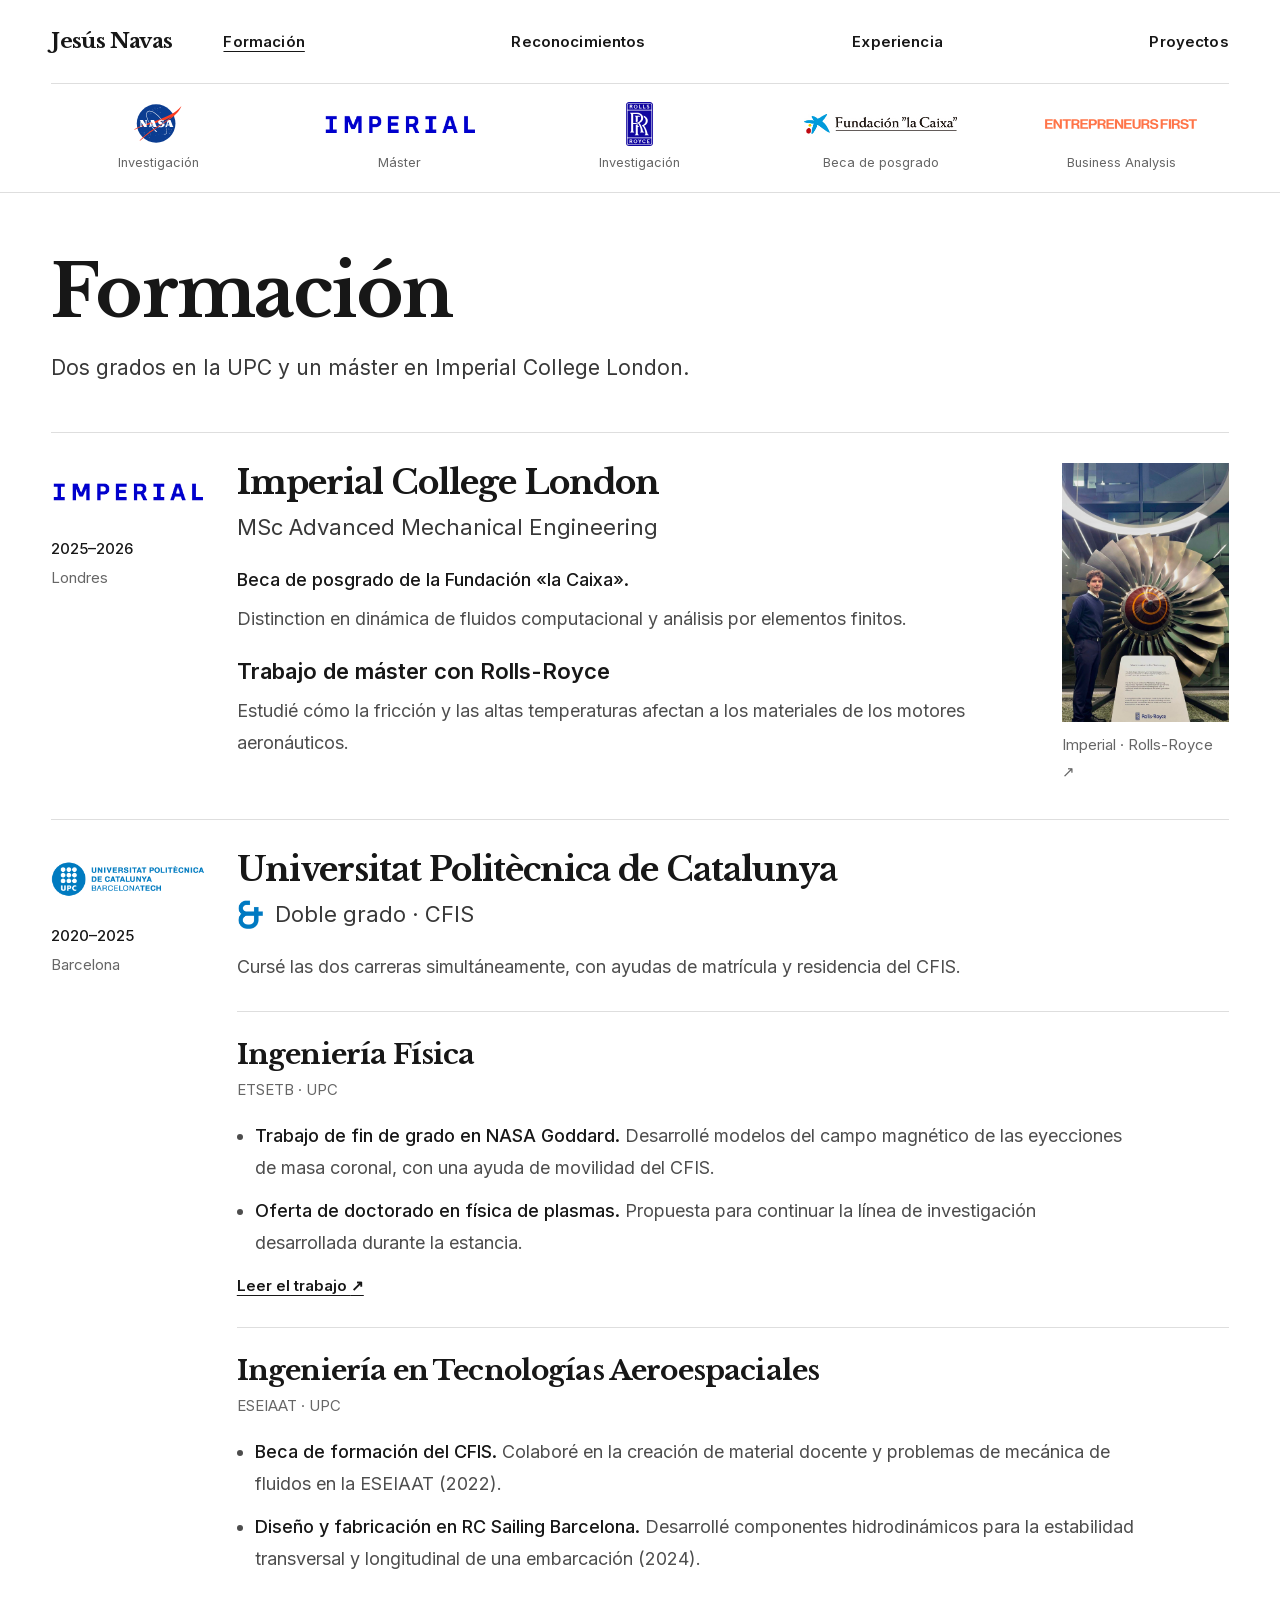
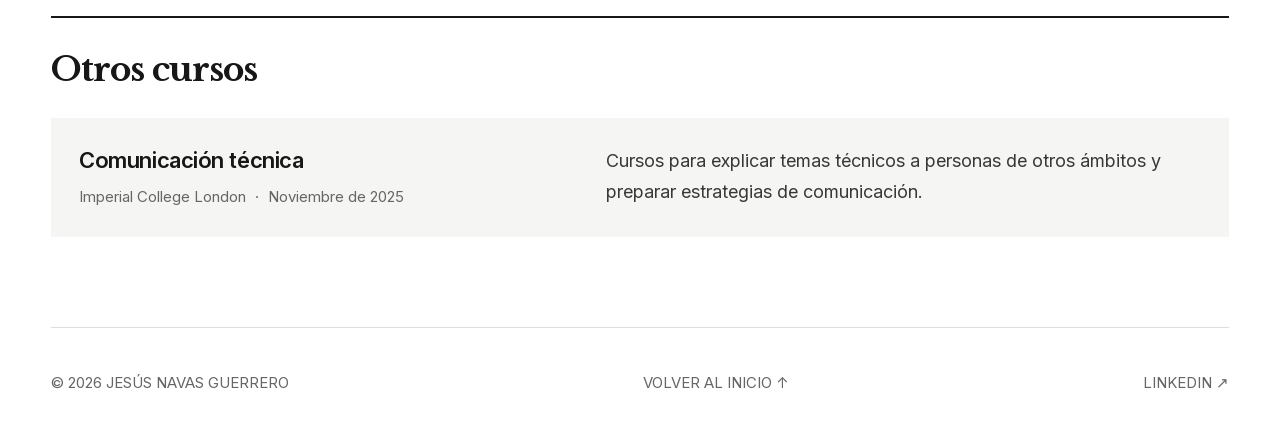
==== commit 92e3fc1b: "Update portfolio projects and institutional highlights" ====
--- a/docs/archivo/index.html
+++ b/docs/archivo/index.html
@@ -4,32 +4,16 @@
     <meta charset="UTF-8" />
     <meta name="viewport" content="width=device-width, initial-scale=1" />
     <meta name="theme-color" content="#ffffff" />
-    <meta name="description" content="Fotografías, documentos y publicaciones de Jesús Navas Guerrero: NASA Goddard, Imperial College London y UPC." />
-    <title>Fotos y documentos · Jesús Navas Guerrero</title>
+    <meta name="description" content="Formación de Jesús Navas Guerrero: Ingeniería Aeroespacial, Ingeniería Física e Imperial College London." />
+    <title>Formación — Jesús Navas Guerrero</title>
     <link rel="icon" href="../favicon.svg" type="image/svg+xml" />
-    <link rel="preconnect" href="https://fonts.googleapis.com" />
-    <link rel="preconnect" href="https://fonts.gstatic.com" crossorigin />
-    <link href="https://fonts.googleapis.com/css2?family=DM+Sans:wght@400;500;600;700&display=swap" rel="stylesheet" />
-    <link rel="stylesheet" href="../portfolio.css?v=20261029" />
+    <link rel="canonical" href="../formacion/" />
+    <meta http-equiv="refresh" content="0;url=../formacion/" />
+    <script>
+      window.location.replace("../formacion/" + window.location.search + window.location.hash);
+    </script>
   </head>
   <body>
-    <a class="skip-link" href="#contenido">Saltar al contenido</a>
-    <header class="site-header"><div class="header-inner">
-      <a class="brand" href="../" aria-label="Jesús Navas Guerrero, inicio">JN</a>
-      <nav class="category-nav" aria-label="Categorías"><a href="../formacion/">Formación</a><a href="../reconocimientos/">Reconocimientos</a><a href="../experiencia/">Experiencia</a><a href="../proyectos/">Proyectos</a><a href="../reflexiones/">Reflexiones personales</a><a href="../archivo/" aria-current="page">Fotos y documentos</a></nav>
-    </div></header>
-
-    <main id="contenido" class="page-main">
-<section class="page-intro"><h1 class="page-title">Fotos y documentos</h1><p class="page-deck">Aquí puedes leer mi trabajo de fin de grado y ver fotos de mi paso por NASA Goddard e Imperial College London.</p></section><section class="document-list" aria-label="Documentos">
-<article class="document-card"><span class="document-type">PDF<br />TFG · 2025</span><div><h2>Investigación en física solar</h2><p lang="en">Unraveling the Core of Heliospheric Flux Ropes: Advanced Modeling of Magnetic Topologies and Thermodynamic Insights</p><p class="document-meta">Jesús Navas Guerrero · NASA Goddard / UPC · Inglés · 115 páginas · 30 MB</p><p class="document-meta">Publicado en UPCommons · CC BY-NC-SA 4.0 · Documento original.</p><div class="action-row"><a class="button-link" href="../assets/documents/jesus-navas-tfg-flux-ropes-2025.pdf" target="_blank" rel="noopener noreferrer">Abrir PDF <span aria-hidden="true">↗</span></a><a class="text-link" href="../assets/documents/jesus-navas-tfg-flux-ropes-2025.pdf" download="Jesus-Navas-TFG-2025.pdf">Descargar <span aria-hidden="true">↓</span></a><a class="text-link" href="https://upcommons.upc.edu/entities/publication/329f23d3-7b04-4371-875b-9effad529e1e" target="_blank" rel="noopener noreferrer">Repositorio UPC <span aria-hidden="true">↗</span></a></div></div></article>
-<article class="document-card"><span class="document-type">PDF<br />CFIS · 2025</span><div><h2>Perfil de graduación</h2><p>Mi perfil en el libro de la promoción del CFIS: doble grado, investigación, emprendimiento e intereses.</p><p class="document-meta">Documento institucional · Catalán · Página 77 del PDF</p><a class="text-link" href="https://cfis.upc.edu/ca/el-centre/activitats-institucionals-de-relleu/acte-de-graduacio/2025/arxius-2025/llibretcfis2025.pdf#page=77" target="_blank" rel="noopener noreferrer">Consultar en la UPC <span aria-hidden="true">↗</span></a></div></article></section>
-<section class="photo-archive" aria-labelledby="fotos-title"><div class="section-heading"><h2 id="fotos-title">Fotos</h2></div><div class="photo-grid">
-<figure><a href="../assets/images/jesus-navas-goddard.jpg" target="_blank" rel="noopener noreferrer"><img src="../assets/images/jesus-navas-goddard.jpg" alt="Jesús en NASA Goddard Space Flight Center" width="866" height="822" loading="lazy" /></a><figcaption>NASA Goddard Space Flight Center. <a class="text-link" href="https://cfis.upc.edu/ca/el-centre/activitats-institucionals-de-relleu/acte-de-graduacio/2025/arxius-2025/llibretcfis2025.pdf#page=77" target="_blank" rel="noopener noreferrer">Fuente · CFIS <span aria-hidden="true">↗</span></a></figcaption></figure>
-<figure><a href="../assets/images/imperial-rolls-royce.jpg" target="_blank" rel="noopener noreferrer"><img src="../assets/images/imperial-rolls-royce.jpg" alt="Jesús en Imperial College London junto a un ventilador de Rolls-Royce" width="987" height="1536" loading="lazy" /></a><figcaption>Imperial College London · Rolls-Royce VUTC. <a class="text-link" href="https://www.linkedin.com/posts/jnavasg16_imperialcollegelondon-lacaixa-rollsroyce-activity-7421462079758454784-Daez" target="_blank" rel="noopener noreferrer">Publicación original <span aria-hidden="true">↗</span></a></figcaption></figure>
-<figure class="photo-wide"><a href="../assets/images/nasa-investigacion.jpg" target="_blank" rel="noopener noreferrer"><img src="../assets/images/nasa-investigacion.jpg" alt="Collage de fotografías y resultados de investigación en NASA" width="1280" height="720" loading="lazy" /></a><figcaption>Mi investigación en NASA: personas, modelos y laboratorio. <a class="text-link" href="https://www.linkedin.com/pulse/my-path-nasa-goddard-modeling-magnetic-structures-navas-guerrero-w1cxf" target="_blank" rel="noopener noreferrer">Artículo original <span aria-hidden="true">↗</span></a></figcaption></figure>
-</div></section><div class="page-next"><span class="page-next-label">SIGUIENTE</span><a href="../proyectos/">Proyectos <span aria-hidden="true">↗</span></a></div>
-</main>
-
-    <footer class="site-footer"><div class="footer-inner"><span>© 2026 JESÚS NAVAS GUERRERO</span><a href="../">VOLVER AL INICIO ↑</a><a href="../archivo/">FOTOS Y DOCUMENTOS ↗</a><a href="https://www.linkedin.com/in/jnavasg16/" target="_blank" rel="noopener noreferrer">LINKEDIN ↗</a></div></footer>
+    <p><a href="../formacion/">Ir a Formación</a></p>
   </body>
 </html>
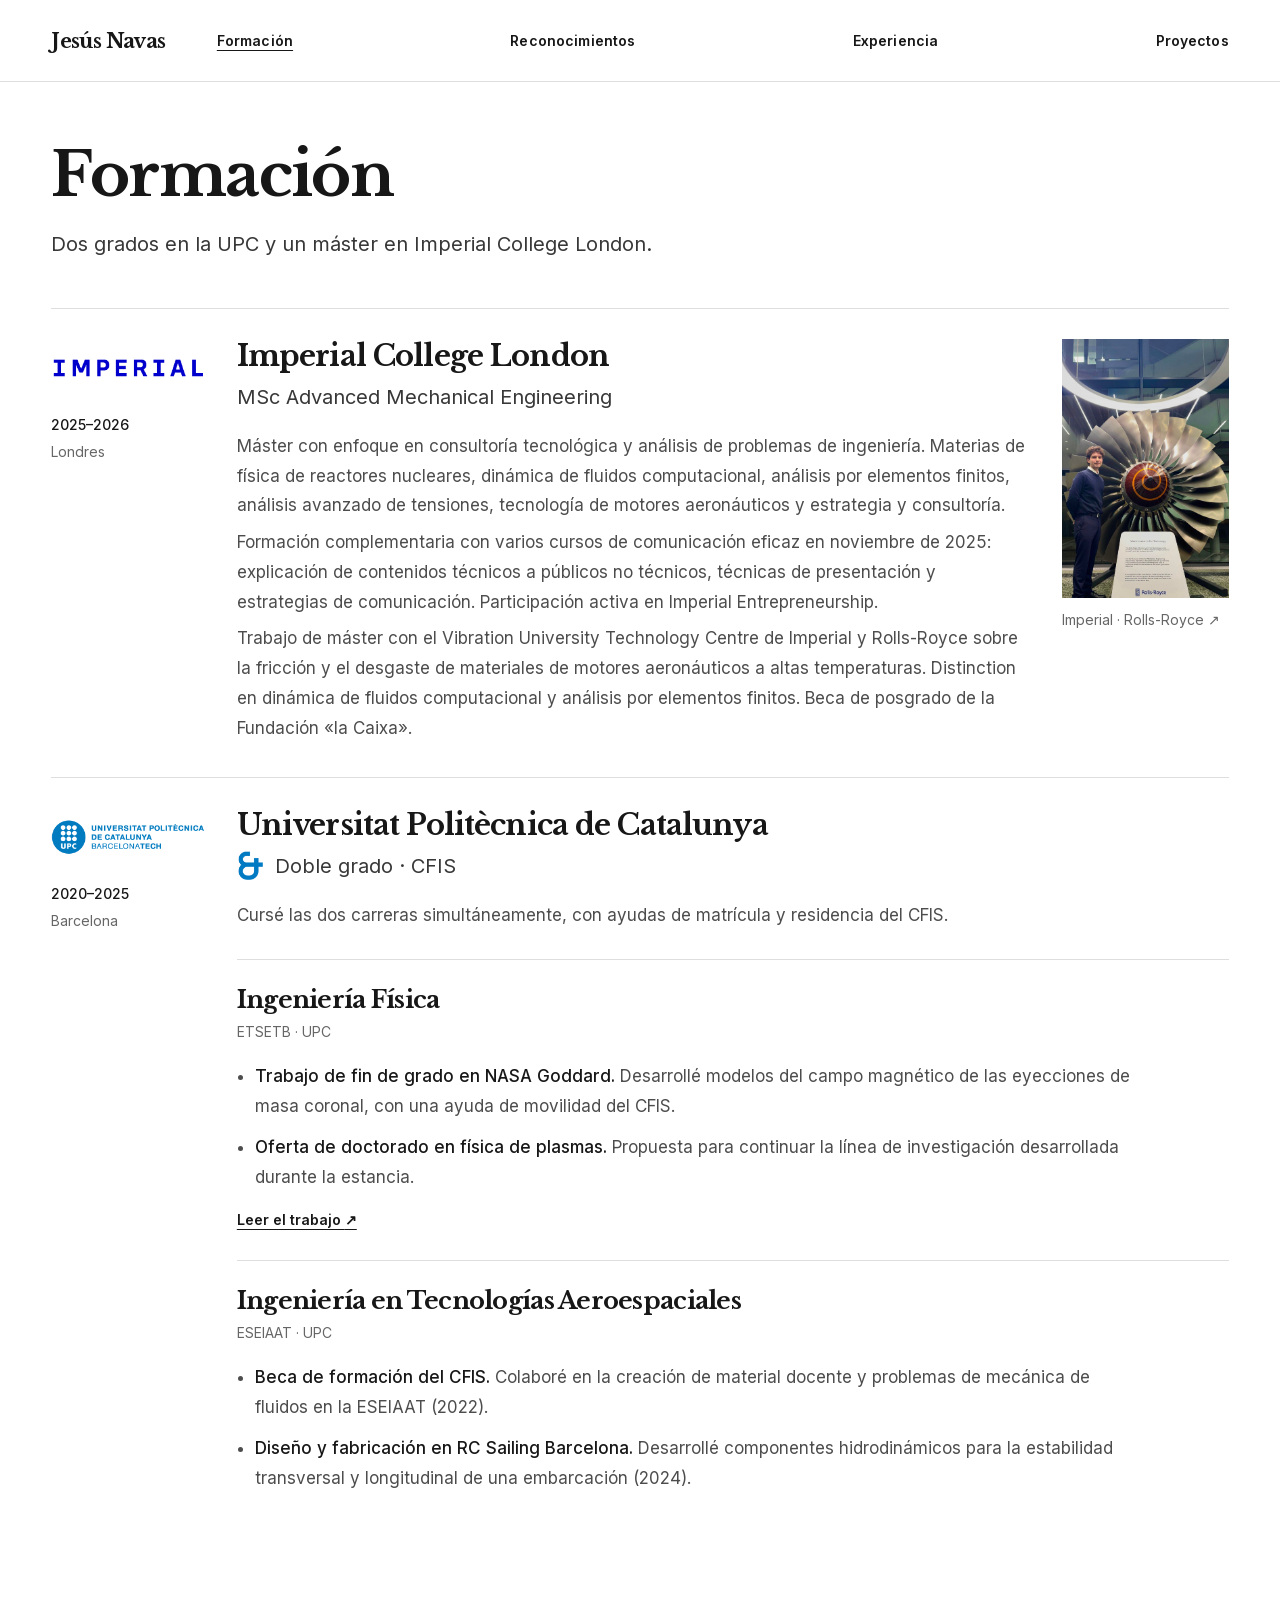
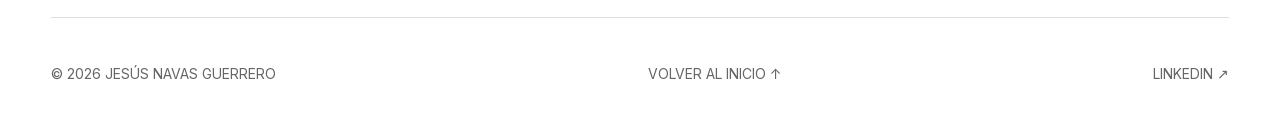
==== commit 5e76b659: "Remove em dash asides and page title separators" ====
--- a/docs/archivo/index.html
+++ b/docs/archivo/index.html
@@ -5,7 +5,7 @@
     <meta name="viewport" content="width=device-width, initial-scale=1" />
     <meta name="theme-color" content="#ffffff" />
     <meta name="description" content="Formación de Jesús Navas Guerrero: Ingeniería Aeroespacial, Ingeniería Física e Imperial College London." />
-    <title>Formación — Jesús Navas Guerrero</title>
+    <title>Formación · Jesús Navas Guerrero</title>
     <link rel="icon" href="../favicon.svg" type="image/svg+xml" />
     <link rel="canonical" href="../formacion/" />
     <meta http-equiv="refresh" content="0;url=../formacion/" />
